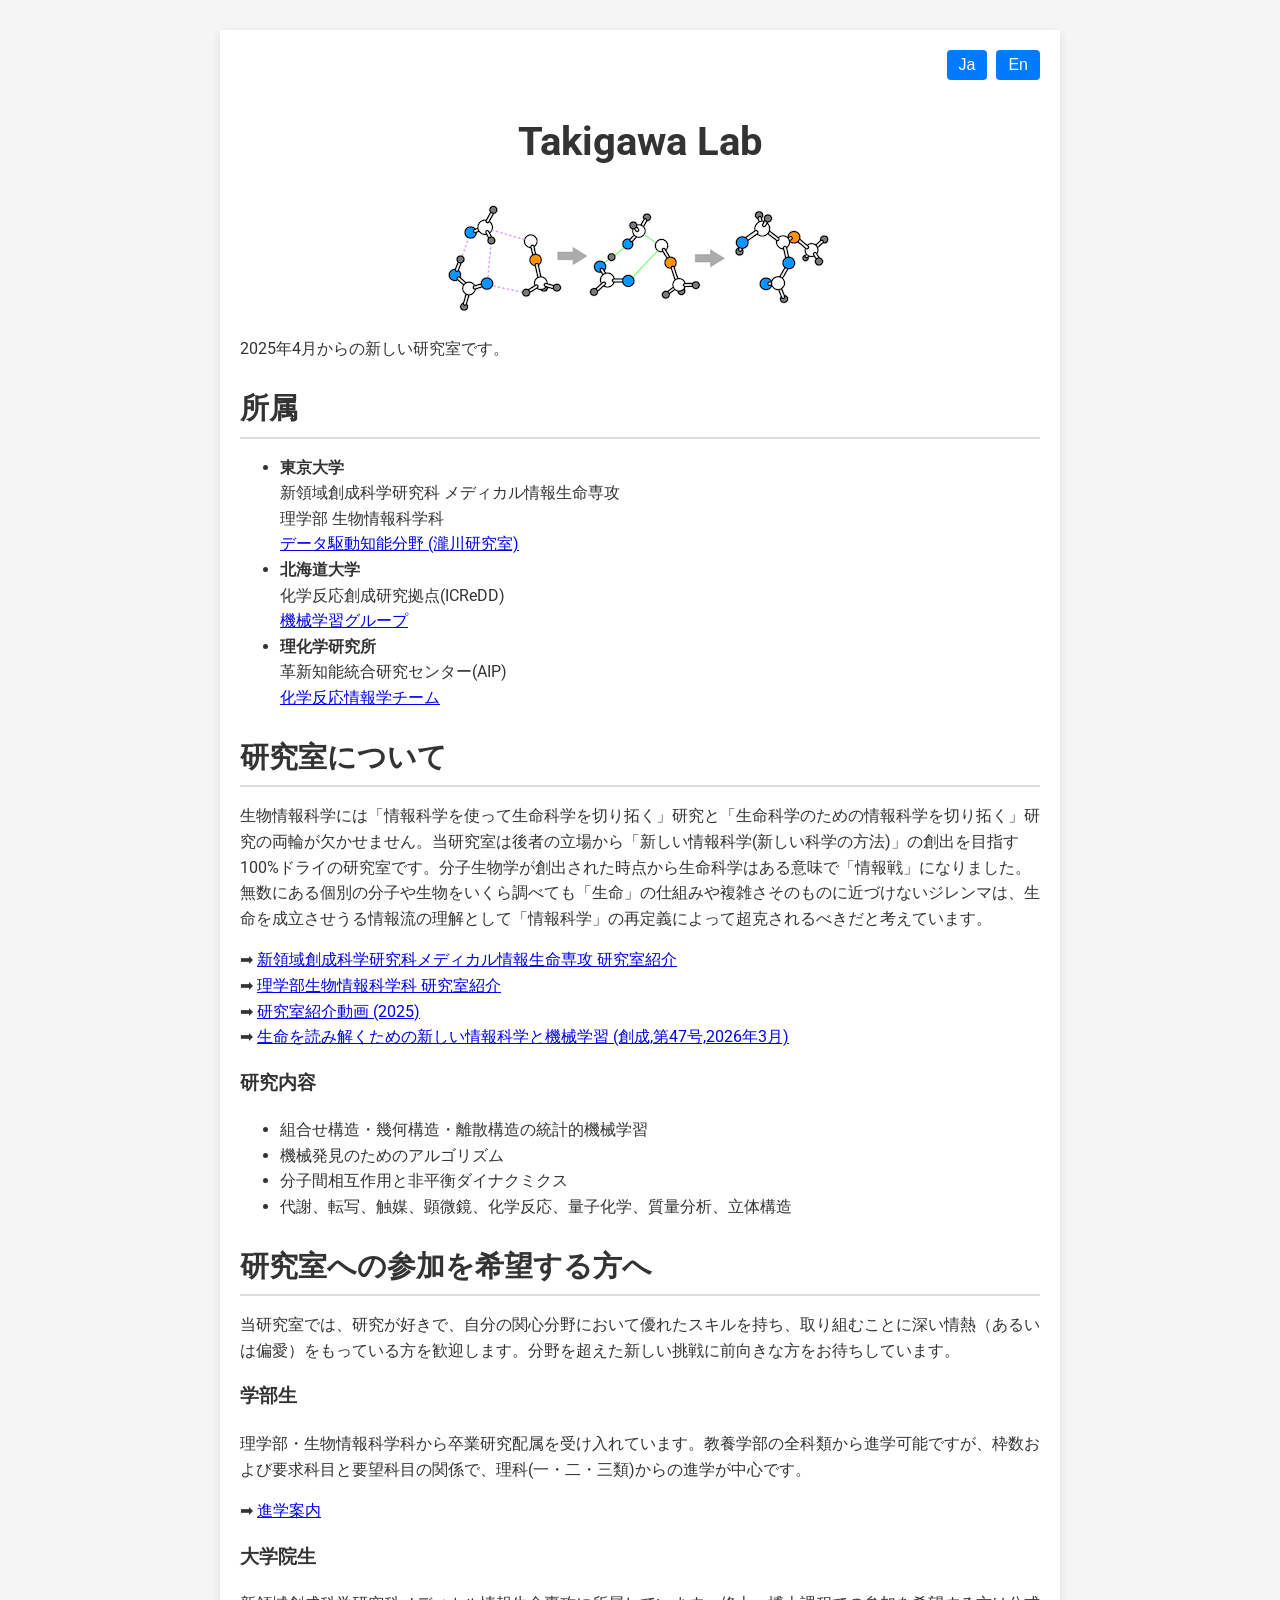
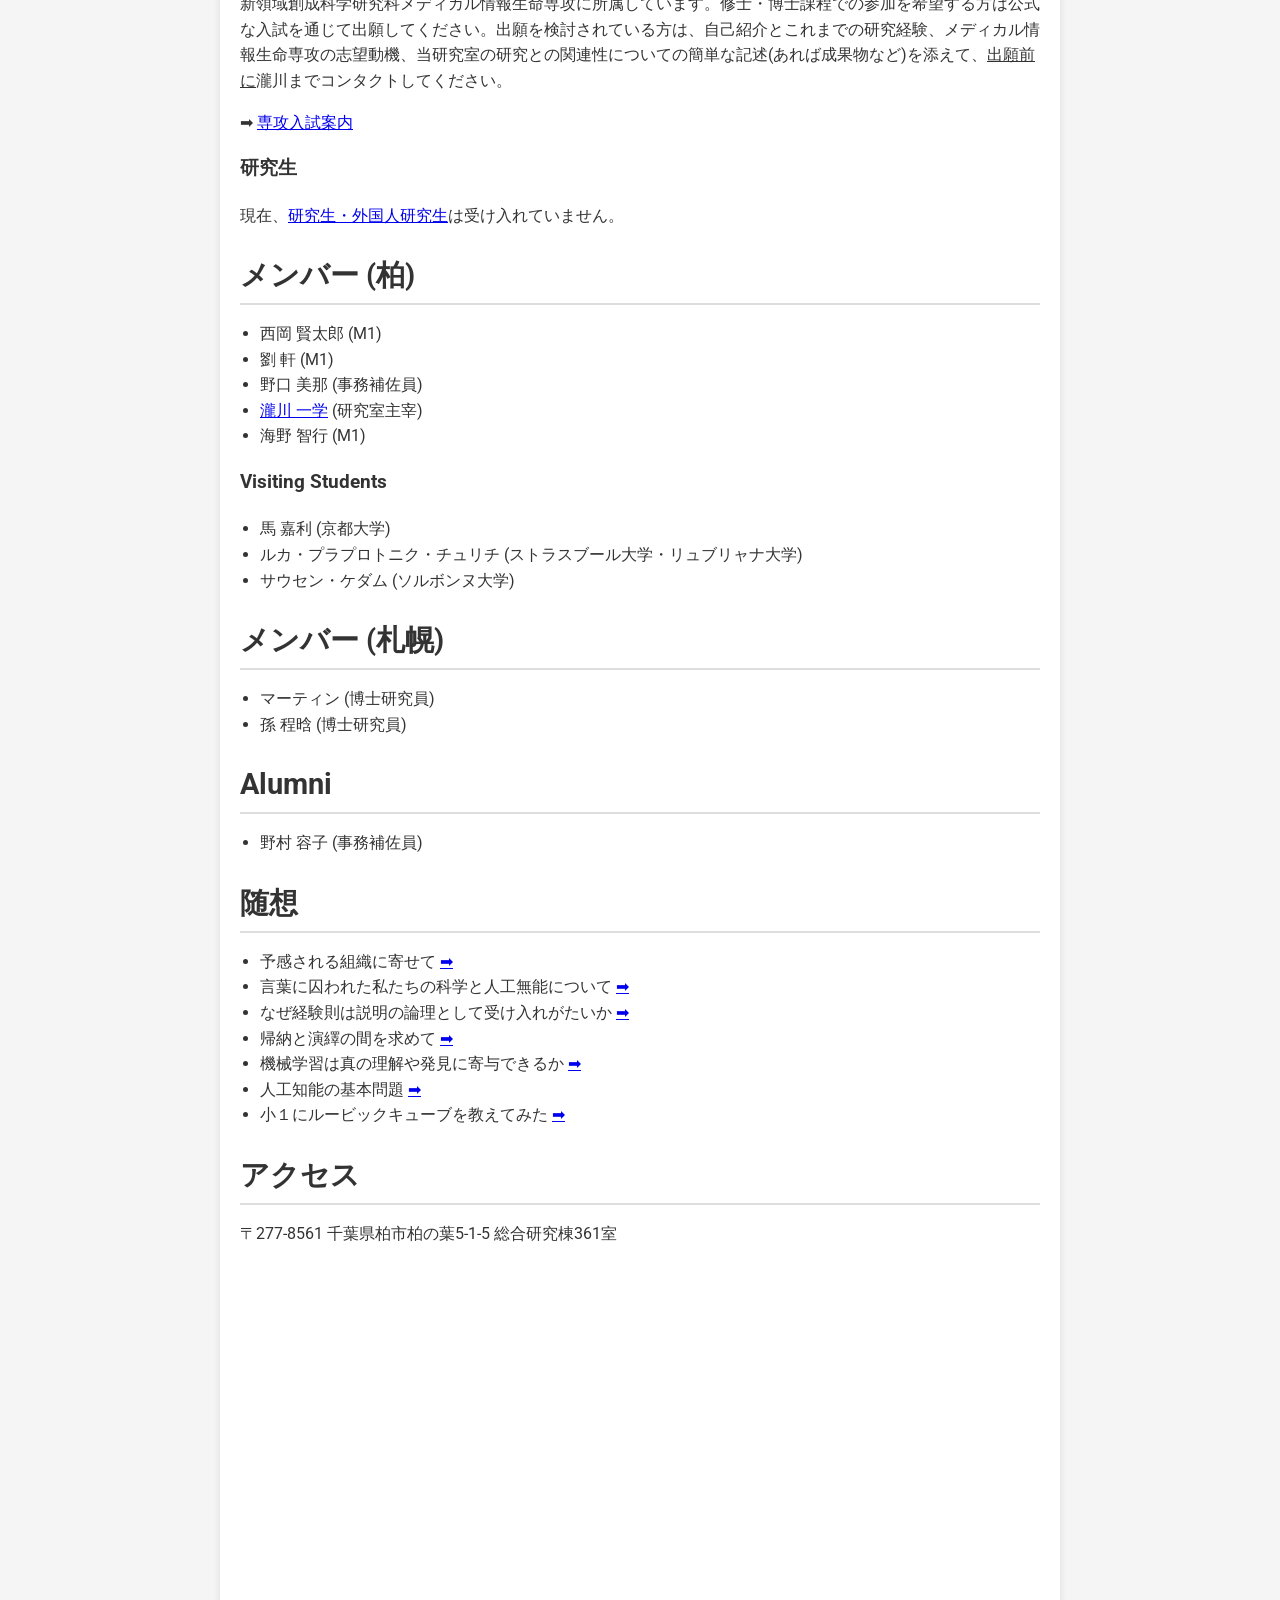
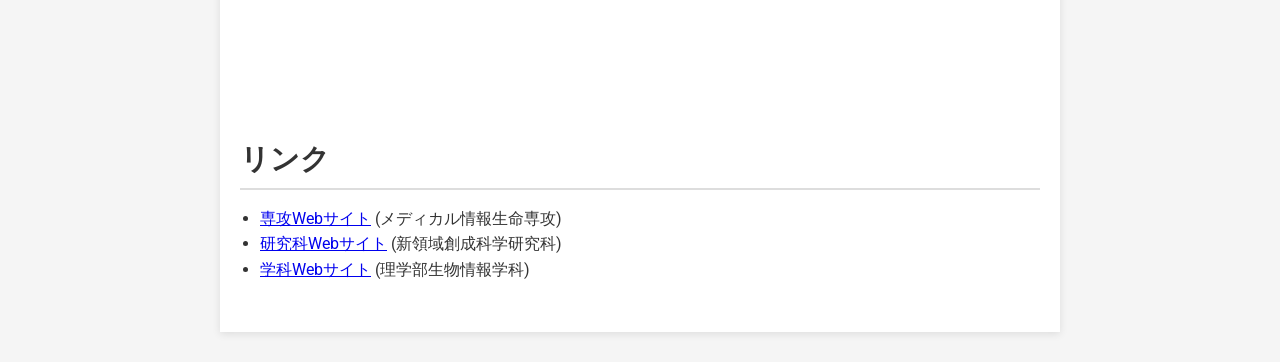
==== index.html @ 1a4bdcb1 "update" ====
<i!DOCTYPE html>
  <html lang="ja">
    <head>
      <!-- Google tag (gtag.js) -->
      <script async src="https://www.googletagmanager.com/gtag/js?id=G-8Q924CC10P"></script>
      <script>
        window.dataLayer = window.dataLayer || [];
        function gtag(){dataLayer.push(arguments);}
        gtag('js', new Date());
        gtag('config', 'G-8Q924CC10P');
      </script>
      <script>
        // Fisher–Yates シャッフル
        function shuffle(array) {
          for (let i = array.length - 1; i > 0; i--) {
            const j = Math.floor(Math.random() * (i + 1));
            [array[i], array[j]] = [array[j], array[i]];
          }
          return array;
        }

        // 指定セクション内の .random-list をシャッフル
        function shuffleListIn(section) {
          if (!section) return;
          const ul = section.querySelector('.random-list');
          if (!ul) return;
          const items = Array.from(ul.children);
          const shuffled = shuffle(items);
          ul.innerHTML = '';
          shuffled.forEach(li => ul.appendChild(li));
        }

        function setLanguage(lang) {
          const jaSection = document.querySelector('.ja');
          const enSection = document.querySelector('.en');

          if (lang === 'en') {
            if (jaSection) jaSection.style.display = 'none';
            if (enSection) enSection.style.display = 'block';
            history.replaceState(null, '', '?lang=en');
            // 英語表示のたびにシャッフル
            shuffleListIn(enSection);
          } else {
            if (jaSection) jaSection.style.display = 'block';
            if (enSection) enSection.style.display = 'none';
            history.replaceState(null, '', '?lang=ja');
            // 日本語表示のたびにシャッフル
            shuffleListIn(jaSection);
          }
        }

        function getLangFromUrl() {
          const params = new URLSearchParams(window.location.search);
          return params.get('lang') || 'ja';
        }

        // DOM 構築後に初期化＆ボタンへイベント登録
        document.addEventListener('DOMContentLoaded', () => {
          const lang = getLangFromUrl();
          setLanguage(lang);

          const btnJa = document.getElementById('btn-ja');
          const btnEn = document.getElementById('btn-en');
          if (btnJa) btnJa.addEventListener('click', () => setLanguage('ja'));
          if (btnEn) btnEn.addEventListener('click', () => setLanguage('en'));
        });
      </script>
      <meta charset="UTF-8">
      <meta name="viewport" content="width=device-width, initial-scale=1">
      <title>Takigawa Lab</title>
      <!-- Google Fonts: モダンな印象のフォント -->
      <link href="https://fonts.googleapis.com/css2?family=Noto+Sans+JP:wght@400;700&family=Roboto:wght@400;700&display=swap" rel="stylesheet">
      <style>
/* ベーススタイル */
body {
  font-family: 'Roboto', sans-serif;
  margin: 0;
  padding: 0;
  background: #f5f5f5;
  color: #333;
  line-height: 1.6;
}
    .container {
      max-width: 800px;
      margin: 30px auto;
      background: #fff;
      padding: 20px;
      box-shadow: 0 2px 8px rgba(0, 0, 0, 0.1);
    }
    header {
      text-align: center;
      margin-bottom: 20px;
    }
    header h1 {
      font-size: 2.5em;
      margin: 0;
      padding: 10px 0;
    }
    header img {
      max-width: 100%;
      height: auto;
      margin-top: 10px;
    }
    /* 言語切替ボタン */
    .language-toggle {
      text-align: right;
      margin-bottom: 20px;
    }
    .language-toggle button {
      padding: 6px 12px;
      font-size: 1em;
      margin-left: 5px;
      cursor: pointer;
      border: none;
      background: #007BFF;
      color: #fff;
      border-radius: 4px;
    }
    .language-toggle button:hover {
      background: #0056b3;
    }
    .content-section {
      margin-bottom: 30px;
    }
    .content-section h2 {
      font-size: 1.8em;
      border-bottom: 2px solid #ddd;
      padding-bottom: 5px;
      margin-bottom: 15px;
    }
    .topics ul {
      list-style: disc;
      padding-left: 20px;
    }
    .gmap_iframe {
      aspect-ratio: 16 / 9;
      max-width: 800px;
      width: 100%;
      height: auto;
    }
    /* 初期表示は日本語を表示 */
    .en {
      display: none;
    }
      </style>
    </head>
    <body>
      <div class="container">
        <!-- 言語切替 -->
        <div class="language-toggle">
          <button id="btn-ja">Ja</button>
          <button id="btn-en">En</button>
        </div>
        <!-- タイトルと画像 -->
        <header>
          <h1>Takigawa Lab</h1>
          <!-- ここに図（画像）を挿入します。画像のパスを適宜変更してください -->
          <img src="combinatorial.png" alt="Lab Image">
        </header>

        <!-- 日本語コンテンツ -->
        <section class="content-section ja">
          <p>2025年4月からの新しい研究室です。</p>
          <h2>所属</h2>
          <ul>
            <li><strong>東京大学</strong><br>
            新領域創成科学研究科 メディカル情報生命専攻<br >
            理学部 生物情報科学科<br >
            <a href="https://www.cbms.k.u-tokyo.ac.jp/labs/takigawa/">データ駆動知能分野 (瀧川研究室)</a>
            </li>
            <li><strong>北海道大学</strong><br>
              化学反応創成研究拠点(ICReDD)<br>
              <a href="https://www.icredd.hokudai.ac.jp/ja/takigawa-ichigaku">機械学習グループ</a></li>
            </li>
            <li><strong>理化学研究所</strong><br>
              革新知能統合研究センター(AIP)<br>
              <a href="https://www.riken.jp/research/labs/aip/goalorient_tech/chem-react-inf/index.html">化学反応情報学チーム</a></li>
          </ul>
          <h2>研究室について</h2>
          <p>
          生物情報科学には「情報科学を使って生命科学を切り拓く」研究と「生命科学のための情報科学を切り拓く」研究の両輪が欠かせません。当研究室は後者の立場から「新しい情報科学(新しい科学の方法)」の創出を目指す100%ドライの研究室です。分子生物学が創出された時点から生命科学はある意味で「情報戦」になりました。無数にある個別の分子や生物をいくら調べても「生命」の仕組みや複雑さそのものに近づけないジレンマは、生命を成立させうる情報流の理解として「情報科学」の再定義によって超克されるべきだと考えています。

          </p>
          <p>
          &#x27a1; <a href="https://www.cbms.k.u-tokyo.ac.jp/labs/takigawa/">新領域創成科学研究科メディカル情報生命専攻 研究室紹介</a><br >
          &#x27a1; <a href="https://www.bs.s.u-tokyo.ac.jp/labs/takigawa/">理学部生物情報科学科 研究室紹介</a><br >
          &#x27a1; <a href="https://youtu.be/1bvXWxJk5qc">研究室紹介動画 (2025)</a><br >
          &#x27a1; <a href="https://www.d-pam.com/u-tokyo/2515506/index.html?tm=1#target/page_no=11">生命を読み解くための新しい情報科学と機械学習 (創成,第47号,2026年3月)</a><br >
          </p>
          <h3>研究内容</h3>
          <ul>
            <li>組合せ構造・幾何構造・離散構造の統計的機械学習</li>
            <li>機械発見のためのアルゴリズム</li>
            <li>分子間相互作用と非平衡ダイナクミクス</li>
            <li>代謝、転写、触媒、顕微鏡、化学反応、量子化学、質量分析、立体構造</li>
          </ul>

          <h2>研究室への参加を希望する方へ</h2>
          <p>当研究室では、研究が好きで、自分の関心分野において優れたスキルを持ち、取り組むことに深い情熱（あるいは偏愛）をもっている方を歓迎します。分野を超えた新しい挑戦に前向きな方をお待ちしています。</p>
          <h3>学部生</h3>
          <p>
          理学部・生物情報科学科から卒業研究配属を受け入れています。教養学部の全科類から進学可能ですが、枠数および要求科目と要望科目の関係で、理科(一・二・三類)からの進学が中心です。<br />
          </p>
          <p>
          &#x27a1; <a href="https://www.bs.s.u-tokyo.ac.jp/bioinfo/info/">進学案内</a>
          </p>
          <h3>大学院生</h3>
          <p>
          新領域創成科学研究科メディカル情報生命専攻に所属しています。修士・博士課程での参加を希望する方は公式な入試を通じて出願してください。出願を検討されている方は、自己紹介とこれまでの研究経験、メディカル情報生命専攻の志望動機、当研究室の研究との関連性についての簡単な記述(あれば成果物など)を添えて、<u>出願前に</u>瀧川までコンタクトしてください。
          </p>
          <p>
          &#x27a1; <a href="https://www.cbms.k.u-tokyo.ac.jp/admission/">専攻入試案内</a>
          </p>
          <h3>研究生</h3>
          <p>現在、<a href="https://www.k.u-tokyo.ac.jp/exam/apr_sch/">研究生・外国人研究生</a>は受け入れていません。</p>
          <div class="topics">
            <h2>メンバー (柏)</h2>
            <ul class="random-list">
              <li><a href="https://itakigawa.github.io/index_ja.html" target="_blank">瀧川 一学</a> (研究室主宰)</li>
              <li>野口 美那 (事務補佐員)</li>
              <li>海野 智行 (M1)</li>
              <li>西岡 賢太郎 (M1)</li>
              <li>劉 軒 (M1)</li>
            </ul>
            <h3>Visiting Students</h3>
            <ul class="random-list">
              <li>馬 嘉利 (京都大学)</li>
              <li>ルカ・プラプロトニク・チュリチ (ストラスブール大学・リュブリャナ大学)</li>
              <li>サウセン・ケダム (ソルボンヌ大学)</li>
            </ul>
            <h2>メンバー (札幌)</h2>
            <ul class="random-list">
              <li>マーティン (博士研究員)</li>
              <li>孫 程晗 (博士研究員)</li>
            </ul>
            <h2>Alumni</h2>
            <ul>
              <li>野村 容子 (事務補佐員)</li>
            </ul>
          </div>
          <div class="topics">
            <h2>随想</h2>
            <ul>
              <li>予感される組織に寄せて <a href="http://hdl.handle.net/2433/286198">&#x27a1;</a></li>
              <li>言葉に囚われた私たちの科学と人工無能について <a href="
http://hdl.handle.net/2261/0002014300">&#x27a1;</a></li>
              <li>なぜ経験則は説明の論理として受け入れがたいか <a href="http://hdl.handle.net/2433/286548">&#x27a1;</a></li>
              <li>帰納と演繹の間を求めて <a href="https://youtu.be/T-grdDu3FIo">&#x27a1;</a></li>
              <li>機械学習は真の理解や発見に寄与できるか <a href="http://hdl.handle.net/2433/285504">&#x27a1;</a></li>
              <li>人工知能の基本問題 <a href="http://id.nii.ac.jp/1004/00010296/">&#x27a1;</a></li>
              <li>小１にルービックキューブを教えてみた <a href="https://speakerdeck.com/itakigawa/xiao-1nirubitukukiyubuwojiao-etemita-qun-lun-supotunojiao-yu-topatanren-zhi">&#x27a1;</a></li>
            </ul>
          </div>
          <div class="contact">
            <h2>アクセス</h2>
            <p>〒277-8561 千葉県柏市柏の葉5-1-5 総合研究棟361室</p>
            <!-- 地図の埋め込み -->
            <iframe src="https://www.google.com/maps/embed?pb=!1m14!1m8!1m3!1d1615.9071869631907!2d139.9388217!3d35.9025617!3m2!1i1024!2i768!4f13.1!3m3!1m2!1s0x60189eaa6294af61%3A0xccd46cb82f5e5734!2z44CSMjc3LTg1Njgg5Y2D6JGJ55yM5p-P5biC5p-P44Gu6JGJ77yV5LiB55uu77yR4oiS77yVIOe3j-WQiOeglOeptuajnw!5e0!3m2!1sja!2sjp!4v1743409958371!5m2!1sja!2sjp" width="600" height="450" style="border:0;" allowfullscreen="" loading="lazy" referrerpolicy="no-referrer-when-downgrade" class="gmap_iframe"></iframe>
          </div>
          <div class="topics">
            <h2>リンク</h2>
            <ul>
              <li><a href="https://www.cbms.k.u-tokyo.ac.jp/" target="_blank">専攻Webサイト</a> (メディカル情報生命専攻)</li>
              <li><a href="https://www.k.u-tokyo.ac.jp/" target="_blank">研究科Webサイト</a> (新領域創成科学研究科)</li>
              <li><a href="https://www.k.u-tokyo.ac.jp/" target="_blank">学科Webサイト</a> (理学部生物情報学科)</li>
            </ul>
          </div>
        </section>

        <!-- English Content -->
        <section class="content-section en">
          <p>A new lab starting in April 2025.</p>
          <h2>Affiliation</h2>
          <ul>
            <li><strong>The University of Tokyo</strong><br>
              Department of Computational Biology and Medical Sciences, Graduate School of Frontier Sciences<br>
              <a href="https://www.cbms.k.u-tokyo.ac.jp/en/labs/takigawa/">Data-Driven Intelligence Lab (Takigawa Lab)</a>
            </li>
            <li><strong>Hokkaido University</strong><br>
            Institute for Chemical Reaction Design and Discovery (ICReDD)</li>
             <a href="https://www.icredd.hokudai.ac.jp/takigawa-ichigaku">Machine Learning Group</a></li>
            <li><strong>RIKEN</strong><br>
            Center for Advanced Intelligence Project (AIP)<br>
            <a href="https://www.riken.jp/en/research/labs/aip/goalorient_tech/chem-react-inf/index.html">Chemical Reaction Informatics Team</a></li>
          </ul>
          <h2>About the Lab</h2>
          <p>In the transdisciplinary domain where life science and information science intersect, two complementary approaches are essential: one that uses information science to advance life science, and another that advances information science for the sake of life science. Our laboratory is firmly rooted in the latter. We are a 100% dry lab dedicated to developing a new kind of information science—as a new way of doing science. Since the advent of molecular biology, life science has—in many ways—become a race to master information. No matter how extensively we study individual molecules or organisms, we face a dilemma: we cannot fully grasp the mechanisms or inherent complexity of life itself. We believe that this dilemma must be overcome by redefining information science as the science of understanding the flow of information that enables life to exist.
          </p>
          <p>&#x27a1; <a href="https://www.cbms.k.u-tokyo.ac.jp/en/labs/takigawa/">Lab Introduction at CBMS</a></p>
          <h3>Research Topics</h3>
          <ul>
            <li>Statistical machine learning for combinatorial/geometric/discrete structures</li>
            <li>Algorithms for machine discovery</li>
            <li>Intermolecular interactions and non-equilibrium dynamics</li>
            <li>Metabolism, transcription, catalysis, microscopy, chemical reactions, quantum chemistry, mass spectrometry, and molecular structures</li>
          </ul>
          <div class="topics">
            <h2>Join Us</h2>
            <h3>Degree-seeking students (Regular students)</h3>
            <p>Our lab is part of the Department of Computational Biology and Medical Sciences in the Graduate School of Frontier Sciences at the University of Tokyo. If you're interested in pursuing a Master’s or Ph.D., please apply through the official graduate admissions process.</p>
            <p>
            &#x27a1; <a href="https://www.cbms.k.u-tokyo.ac.jp/en/admission/">Department admissions information</a>
            </p>
            <p>Before applying, we encourage you to email the PI, Ichigaku Takigawa, with the following:</p>
            <ol>
              <li>A brief self-introduction and research background</li>
              <li>Your CV/resume</li>
              <li>A short statement describing your research interests and how they align with our lab's focus</li>
            </ol>
            <p>We welcome anyone who loves research, has strong skills in their area of interest, and is deeply passionate—perhaps even a little obsessed—about what they do. We're especially excited to work with those who are open to new challenges that cross disciplinary boundaries.</p>
            <h3>Non Degree-seeking Students (Visiting Students)</h3>
            <p>
           Our lab offers opportunities to conduct research visits (exchange program or internship) while remaining affiliated with your home university, as part of programs with UTokyo and RIKEN. If you are interested, please check the details and application procedures for each program. 
            </p>
            <ul>
              <li><a href="https://www.k.u-tokyo.ac.jp/en/education/exchange/incoming/procedure/index.html">Special Research Student</a> at UTokyo</li>
              <li><a href="https://aip.riken.jp/aip-osc2-0/">Overseas Student Collaboration (OSC) Trainee</a> at RIKEN AIP</li>
            </ul>
          </div>
          <div class="topics">
            <h2>People (Kashiwa)</h2>
            <ul class="random-list">
              <li><a href="https://itakigawa.github.io/" target="_blank">Ichigaku Takigawa</a> (Lab head)</li>
              <li>Mina Noguchi (Lab Admin Assistant)</li>
              <li>Kentaro Nishioka (M1)</li>
              <li>Tomoyuki Unno (M1)</li>
              <li>Xuan Liu (M1)</li>
            </ul>
            <h3>Visiting Students</h3>
            <ul class="random-list">
              <li>Jiali Ma (Kyoto University)</li>
              <li>Luka Praprotnik Čurič (The University of Strasbourg &amp; The University of Ljubljana)</li>
              <li>Sawsen Keddam (Sorbonne University)</li>

            </ul>
            <h2>People (Sapporo)</h2>
            <ul>
              <li>Martin (Postdoctoral Fellows)</li>
              <li>Chenghan Sun (Postdoctoral Fellows)</li>
            </ul>
            <h2>Alumni</h2>
            <ul>
              <li>Yoko Nomura (Lab Admin Assistant)</li>
            </ul>
          </div>
          <div class="topics">
            <h2>Random Thoughts</h2>
            <ul>
              <li>A Quick Peek at Vim <a href="https://youtu.be/XS73IJ37lgM">&#x27a1;</a></li>
              <li>Coding Graph Neural Networks <a href="https://youtu.be/nez755i1oFE">&#x27a1;</a></li>
              <li>Applied Machine Learning for Chemistry <a href="https://youtu.be/xPgDmYAteOk">&#x27a1;</a></li>
              <li>A Modern Introduction to Decision Tree Ensembles <a href="https://youtu.be/pWr6Ji8uC_0">&#x27a1;</a></li>

              <li>Exploring Practices in Machine Learning and Machine Discovery <a href="https://youtu.be/P4QogT8bdqY">&#x27a1;</a></li>
            </ul>
          </div>
          <div class="contact">
            <h2>Location</h2>
            <p>361 Kashiwa Research Complex, 5-1-5 Kashiwanoha, Kashiwa-shi, Chiba 277-8561, Japan.</p>
            <!-- Embedded map -->
            <iframe src="https://www.google.com/maps/embed?pb=!1m18!1m12!1m3!1d1019.605494691153!2d139.938821661536!3d35.902561650977184!2m3!1f0!2f0!3f0!3m2!1i1024!2i768!4f13.1!3m3!1m2!1s0x60189eaa6294af61%3A0xccd46cb82f5e5734!2sKashiwa%20Research%20Complex%2C%205-ch%C5%8Dme-1-5%20Kashiwanoha%2C%20Kashiwa%2C%20Chiba%20277-8568!5e0!3m2!1sen!2sjp!4v1743409764960!5m2!1sen!2sjp" width="600" height="450" style="border:0;" allowfullscreen="" loading="lazy" referrerpolicy="no-referrer-when-downgrade" class="gmap_iframe"></iframe>
          </div>
          <div class="topics">
            <h2>Link</h2>
            <ul>
              <li><a href="https://www.cbms.k.u-tokyo.ac.jp/" target="_blank">Website</a> (Department of Computational Biology and Medical Sciences)</li>
              <li><a href="https://www.k.u-tokyo.ac.jp/" target="_blank">Website</a> (Graduate School of Frontier Sciences)</li>
              <li><a href="https://www.bs.s.u-tokyo.ac.jp/bioinfo/" target="_blank">Website</a> (Department of bioinformatics and Systems Biology)</li>
            </ul>
          </div>
        </section>
      </div>
    </body>
  </html>
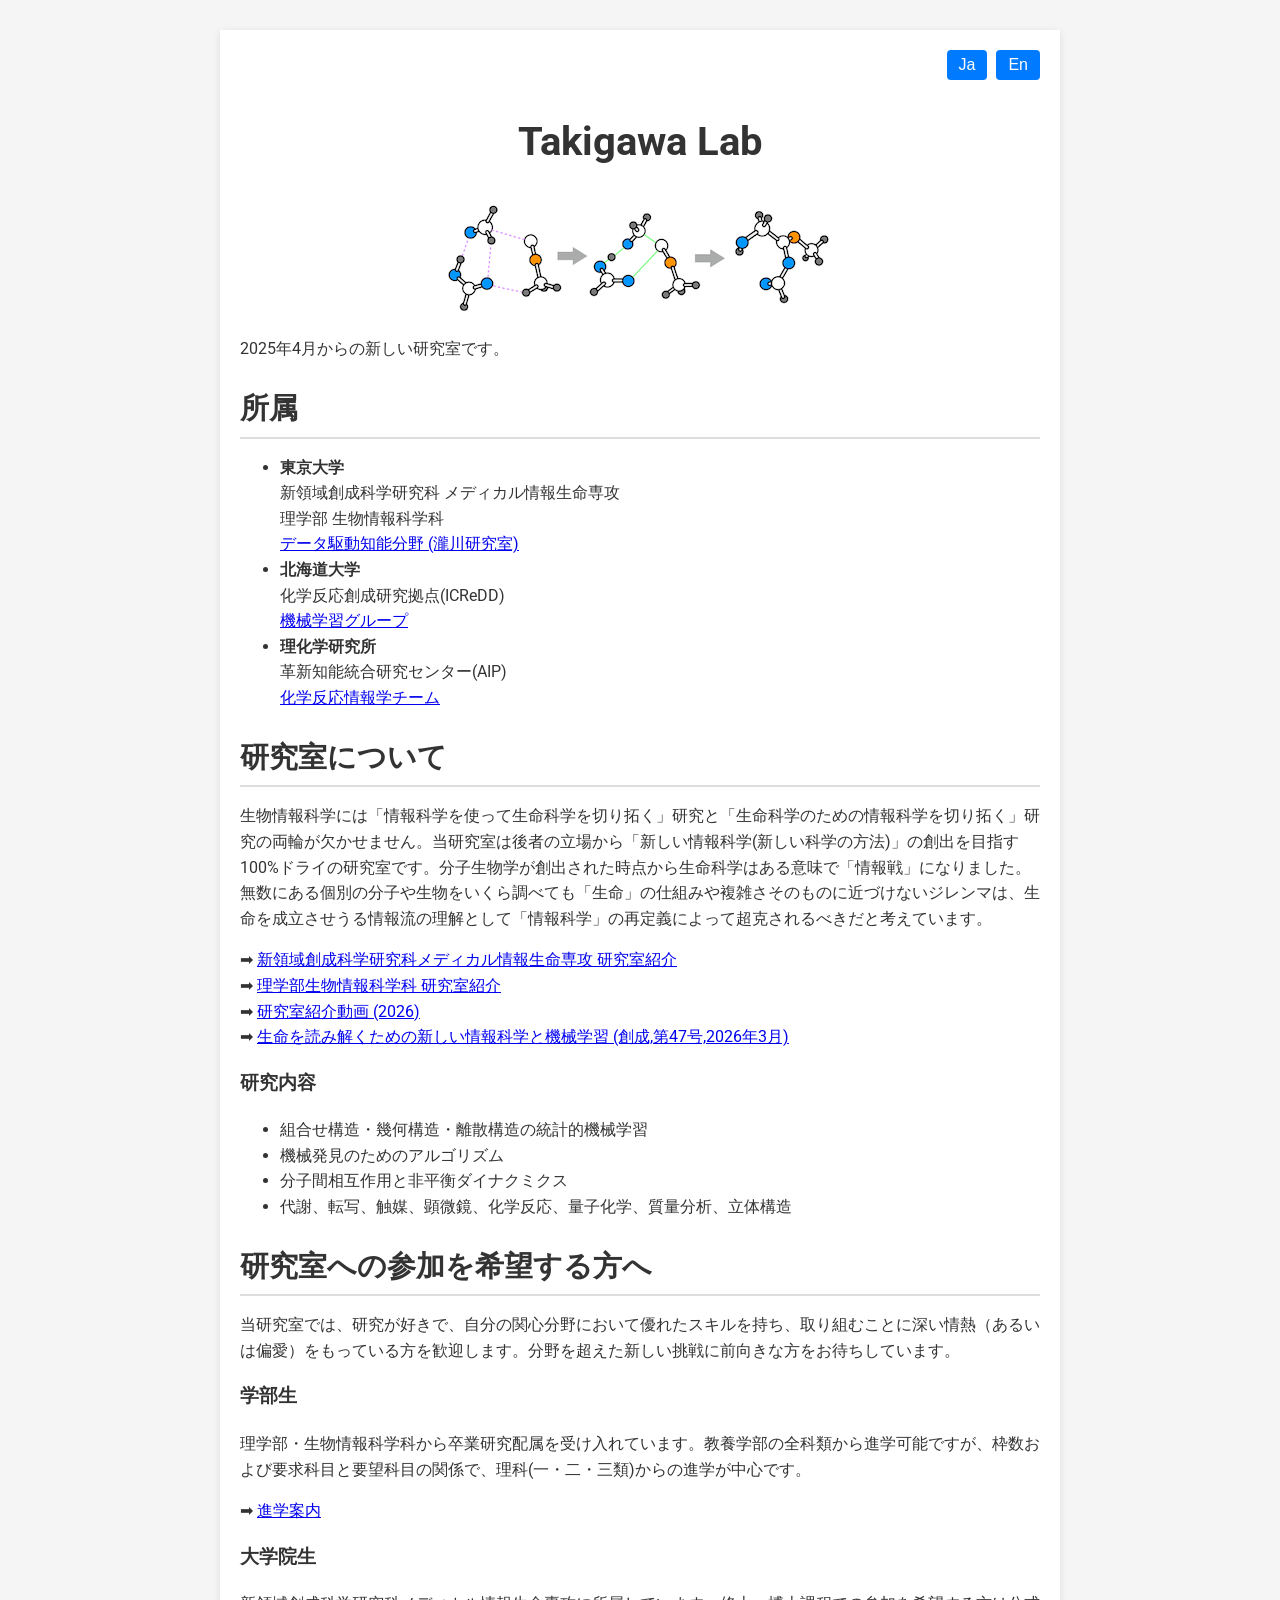
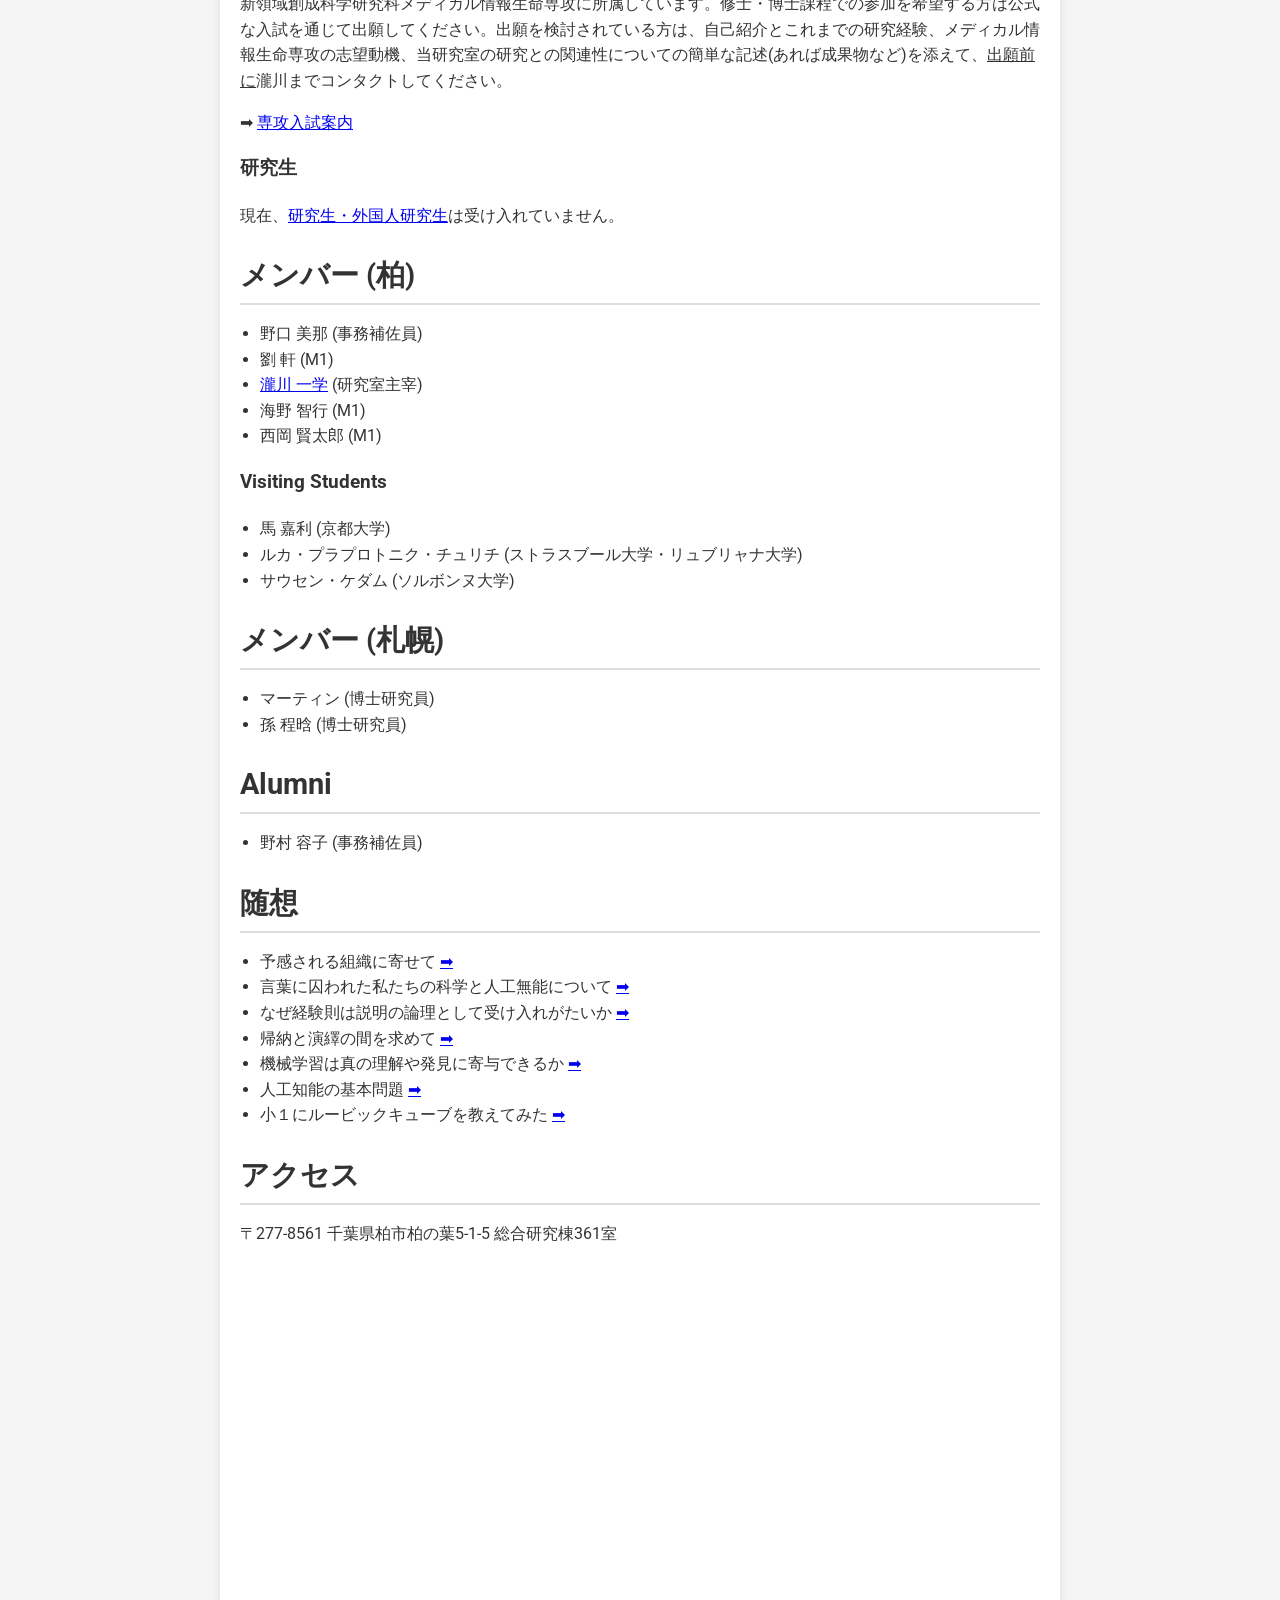
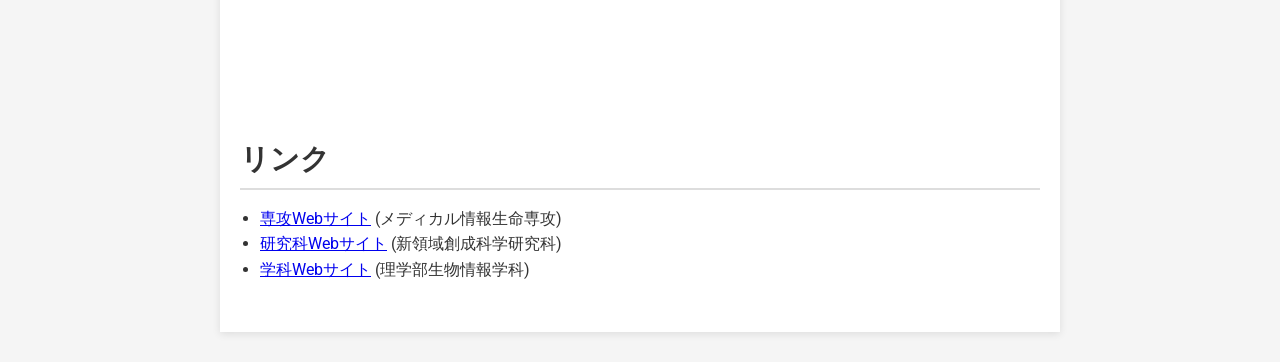
==== commit 7a5cc970: "update" ====
--- a/index.html
+++ b/index.html
@@ -184,7 +184,7 @@
           <p>
           &#x27a1; <a href="https://www.cbms.k.u-tokyo.ac.jp/labs/takigawa/">新領域創成科学研究科メディカル情報生命専攻 研究室紹介</a><br >
           &#x27a1; <a href="https://www.bs.s.u-tokyo.ac.jp/labs/takigawa/">理学部生物情報科学科 研究室紹介</a><br >
-          &#x27a1; <a href="https://youtu.be/1bvXWxJk5qc">研究室紹介動画 (2025)</a><br >
+          &#x27a1; <a href="https://youtu.be/MuOeLiQYv_M">研究室紹介動画 (2026)</a><br >
           &#x27a1; <a href="https://www.d-pam.com/u-tokyo/2515506/index.html?tm=1#target/page_no=11">生命を読み解くための新しい情報科学と機械学習 (創成,第47号,2026年3月)</a><br >
           </p>
           <h3>研究内容</h3>
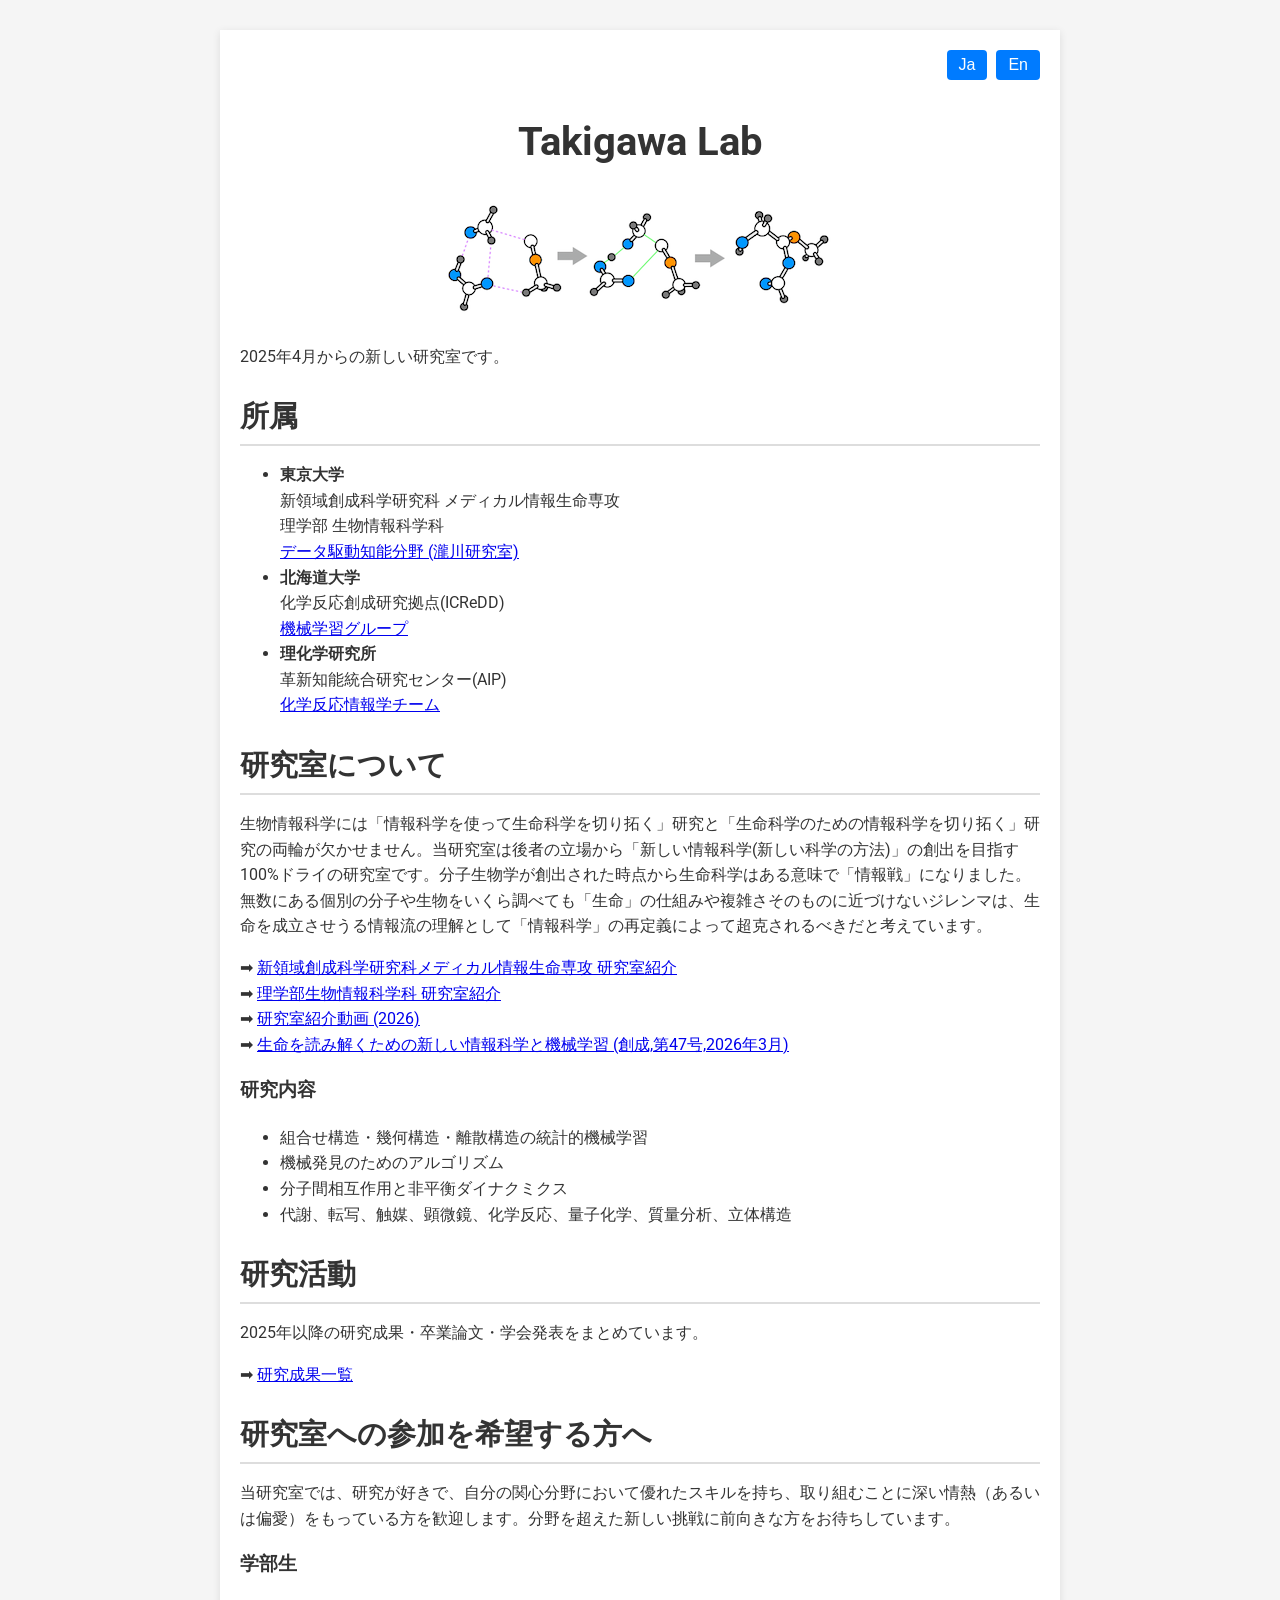
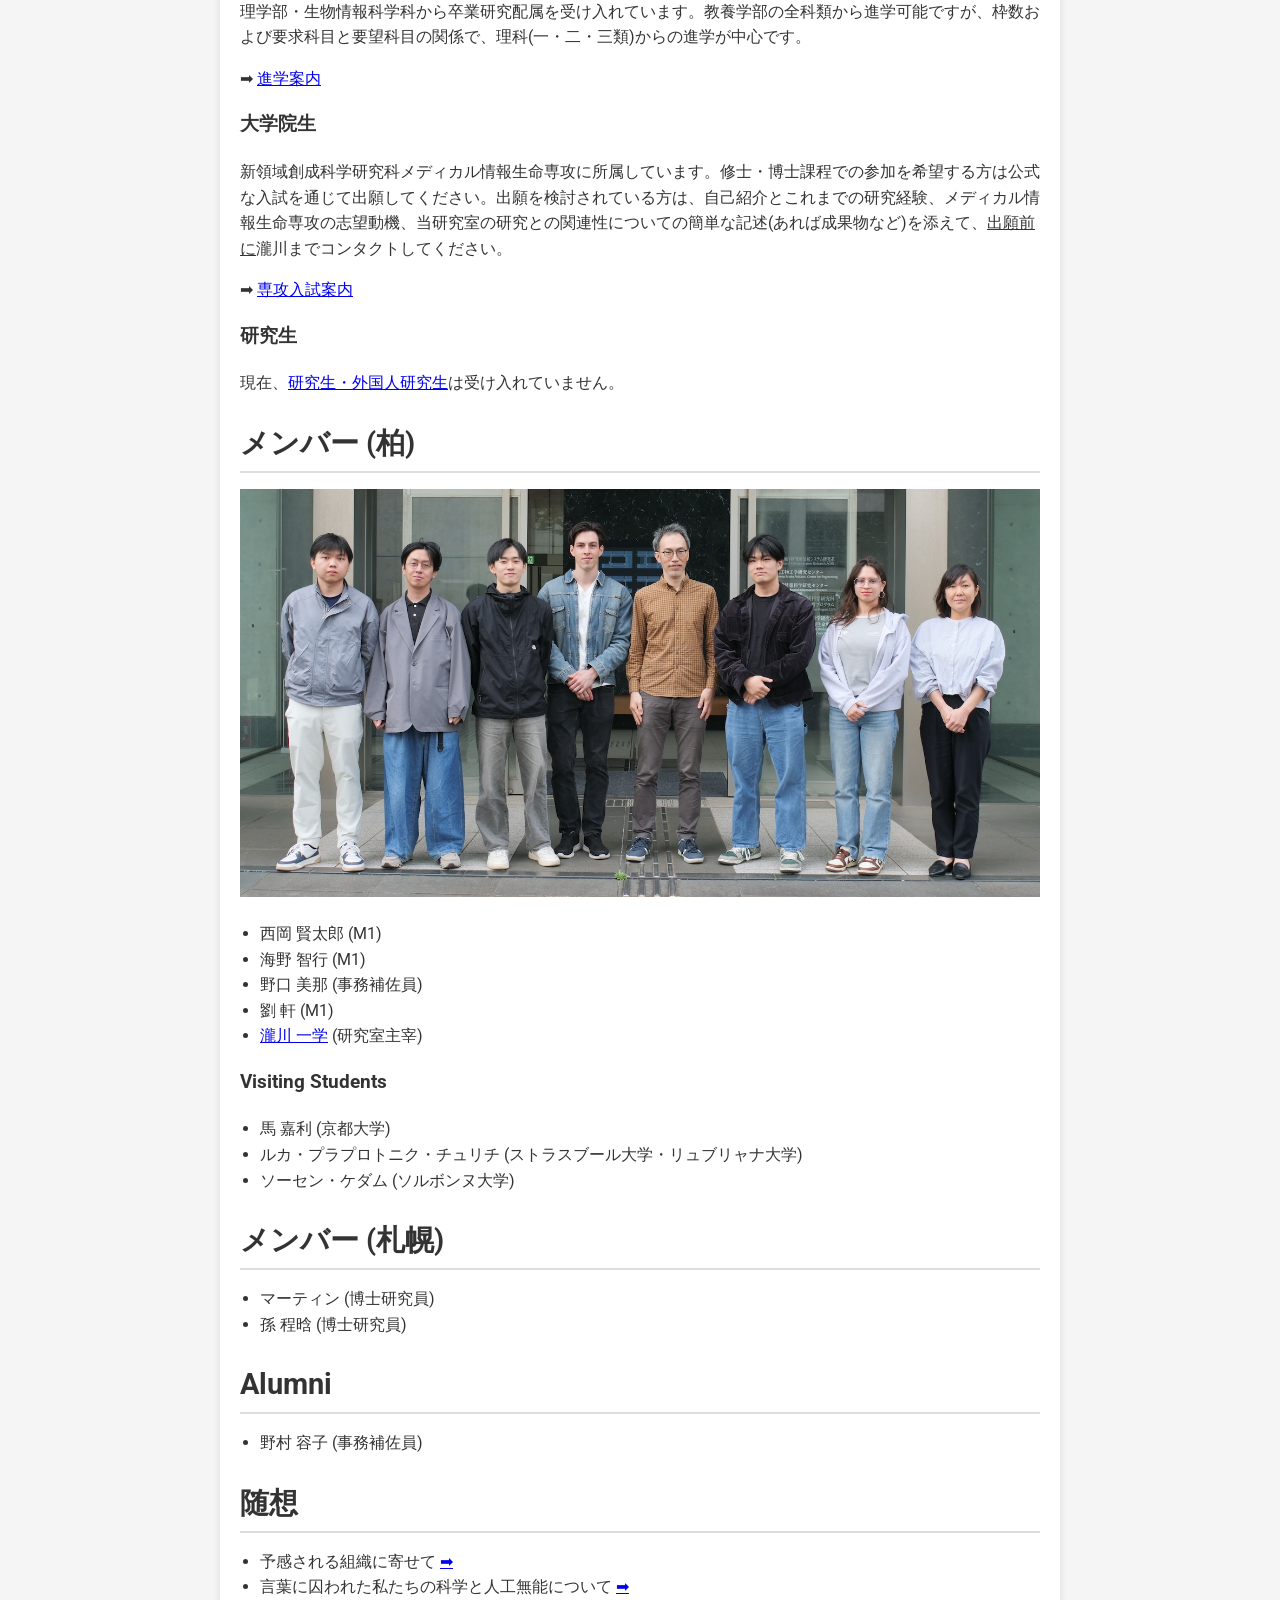
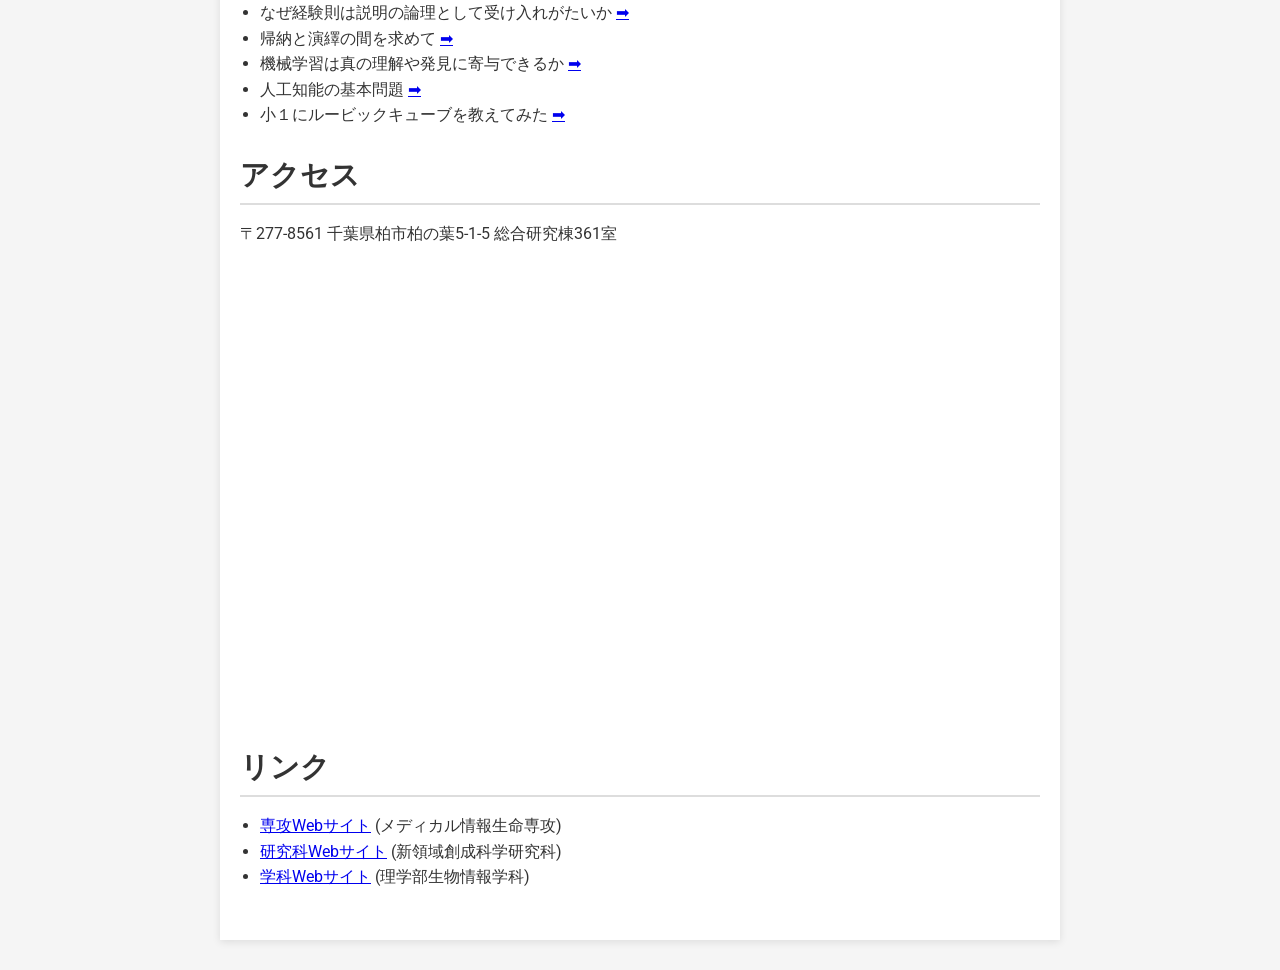
==== commit 10f7a5e9: "update" ====
--- a/index.html
+++ b/index.html
@@ -1,4 +1,4 @@
-<i!DOCTYPE html>
+<!DOCTYPE html>
   <html lang="ja">
     <head>
       <!-- Google tag (gtag.js) -->
@@ -138,6 +138,10 @@
       width: 100%;
       height: auto;
     }
+    img.responsive {
+      max-width: 100%;
+      height: auto;
+    }
     /* 初期表示は日本語を表示 */
     .en {
       display: none;
@@ -195,6 +199,12 @@
             <li>代謝、転写、触媒、顕微鏡、化学反応、量子化学、質量分析、立体構造</li>
           </ul>
 
+          <h2>研究活動</h2>
+          <p>2025年以降の研究成果・卒業論文・学会発表をまとめています。</p>
+          <p>
+          &#x27a1; <a href="research.html">研究成果一覧</a>
+          </p>
+
           <h2>研究室への参加を希望する方へ</h2>
           <p>当研究室では、研究が好きで、自分の関心分野において優れたスキルを持ち、取り組むことに深い情熱（あるいは偏愛）をもっている方を歓迎します。分野を超えた新しい挑戦に前向きな方をお待ちしています。</p>
           <h3>学部生</h3>
@@ -215,6 +225,7 @@
           <p>現在、<a href="https://www.k.u-tokyo.ac.jp/exam/apr_sch/">研究生・外国人研究生</a>は受け入れていません。</p>
           <div class="topics">
             <h2>メンバー (柏)</h2>
+            <p><img src="labphoto_2026.JPG" class="responsive" /></p>
             <ul class="random-list">
               <li><a href="https://itakigawa.github.io/index_ja.html" target="_blank">瀧川 一学</a> (研究室主宰)</li>
               <li>野口 美那 (事務補佐員)</li>
@@ -226,7 +237,7 @@
             <ul class="random-list">
               <li>馬 嘉利 (京都大学)</li>
               <li>ルカ・プラプロトニク・チュリチ (ストラスブール大学・リュブリャナ大学)</li>
-              <li>サウセン・ケダム (ソルボンヌ大学)</li>
+              <li>ソーセン・ケダム (ソルボンヌ大学)</li>
             </ul>
             <h2>メンバー (札幌)</h2>
             <ul class="random-list">
@@ -294,6 +305,9 @@
             <li>Intermolecular interactions and non-equilibrium dynamics</li>
             <li>Metabolism, transcription, catalysis, microscopy, chemical reactions, quantum chemistry, mass spectrometry, and molecular structures</li>
           </ul>
+          <h2>Research</h2>
+          <p>A separate page lists research outputs from 2025 onward, including publications, theses, and talks.</p>
+          <p>&#x27a1; <a href="research.html">Research Outputs</a></p>
           <div class="topics">
             <h2>Join Us</h2>
             <h3>Degree-seeking students (Regular students)</h3>
@@ -319,6 +333,7 @@
           </div>
           <div class="topics">
             <h2>People (Kashiwa)</h2>
+            <p><img src="labphoto_2026.JPG" class="responsive" /></p>
             <ul class="random-list">
               <li><a href="https://itakigawa.github.io/" target="_blank">Ichigaku Takigawa</a> (Lab head)</li>
               <li>Mina Noguchi (Lab Admin Assistant)</li>
@@ -372,4 +387,3 @@
       </div>
     </body>
   </html>
-
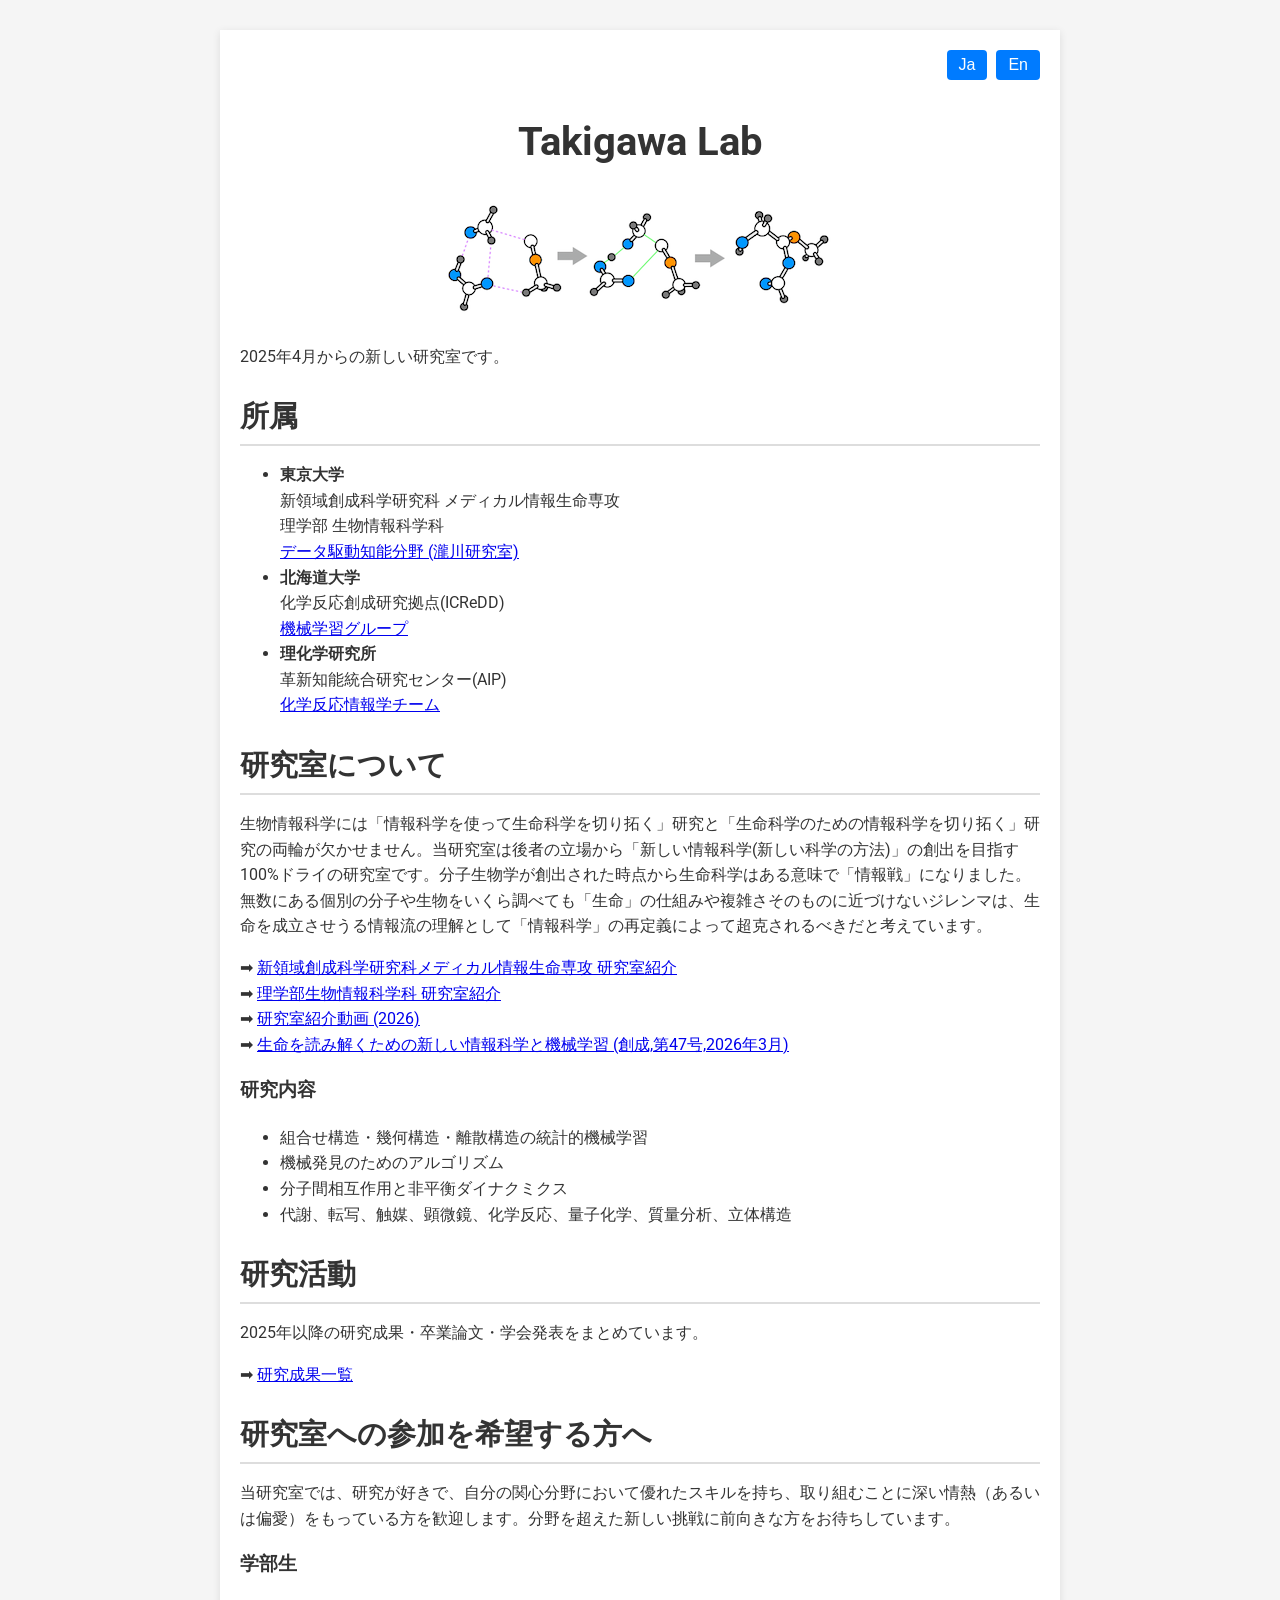
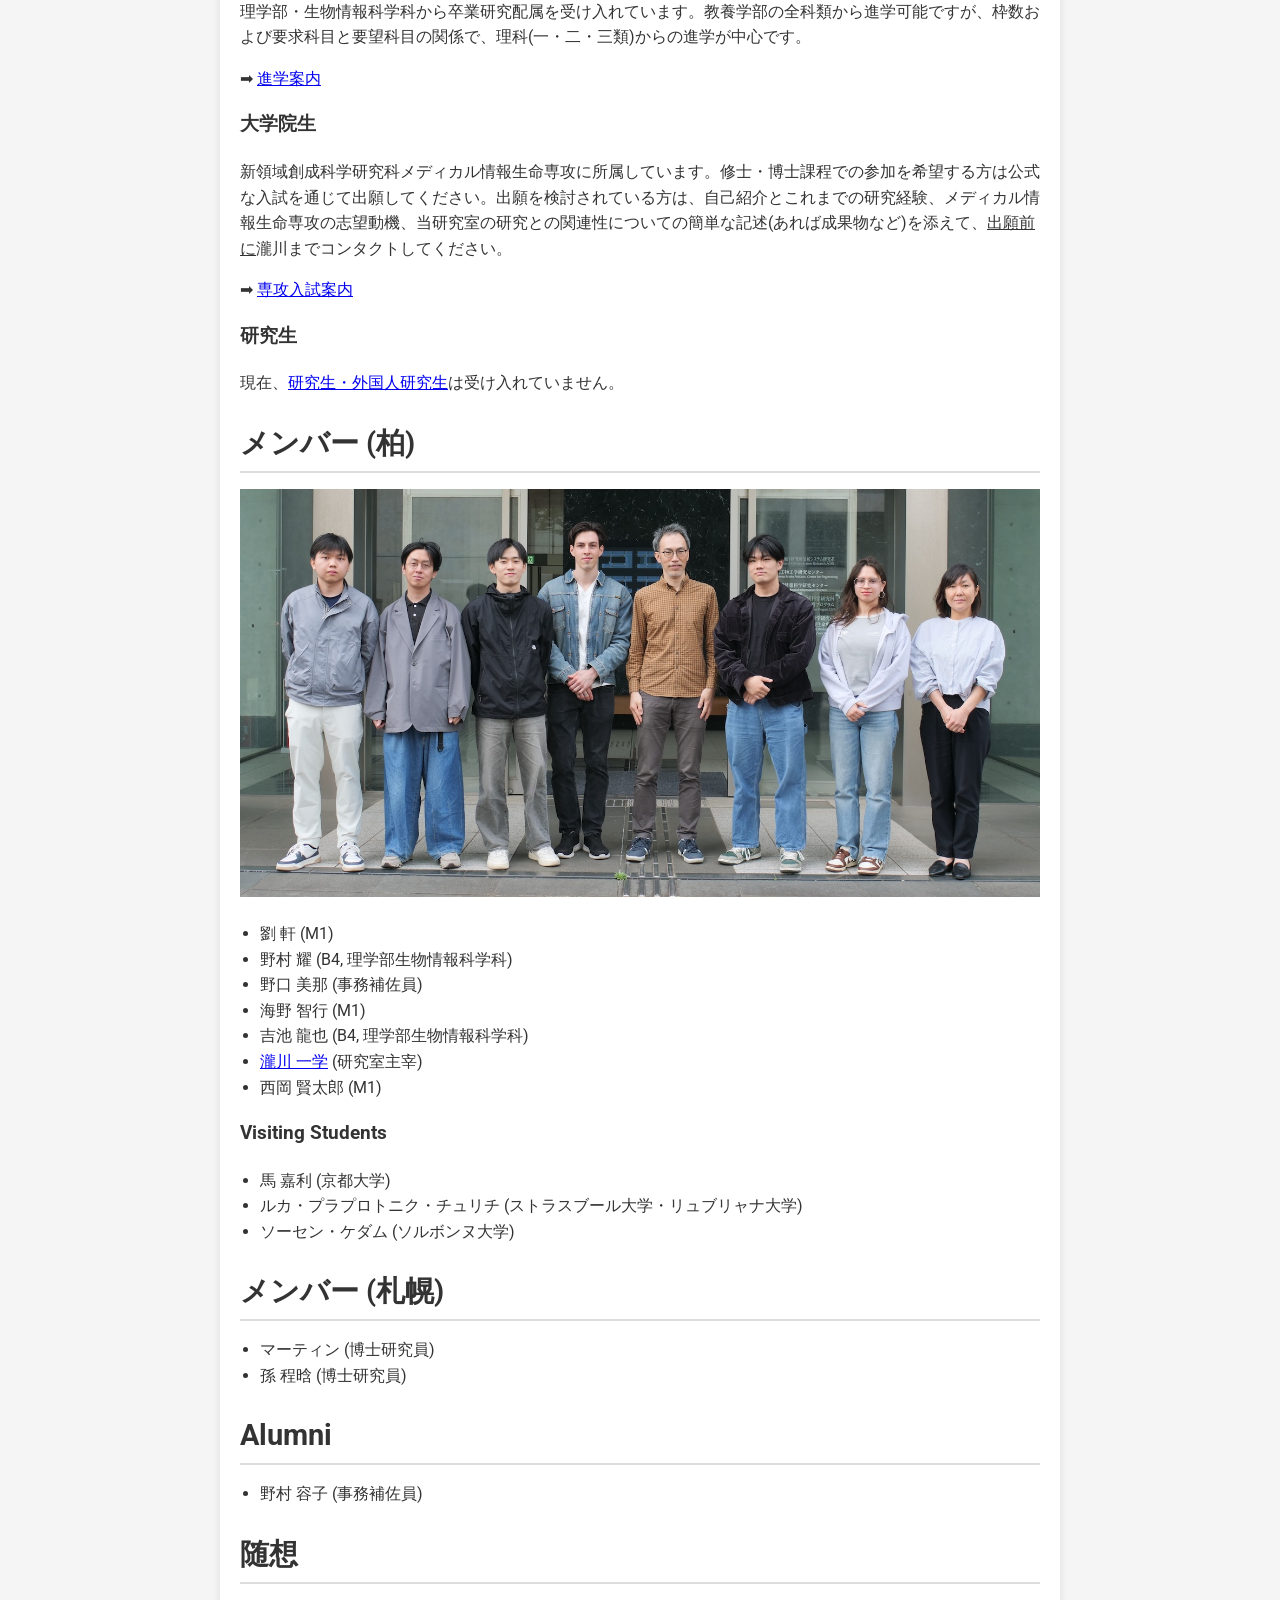
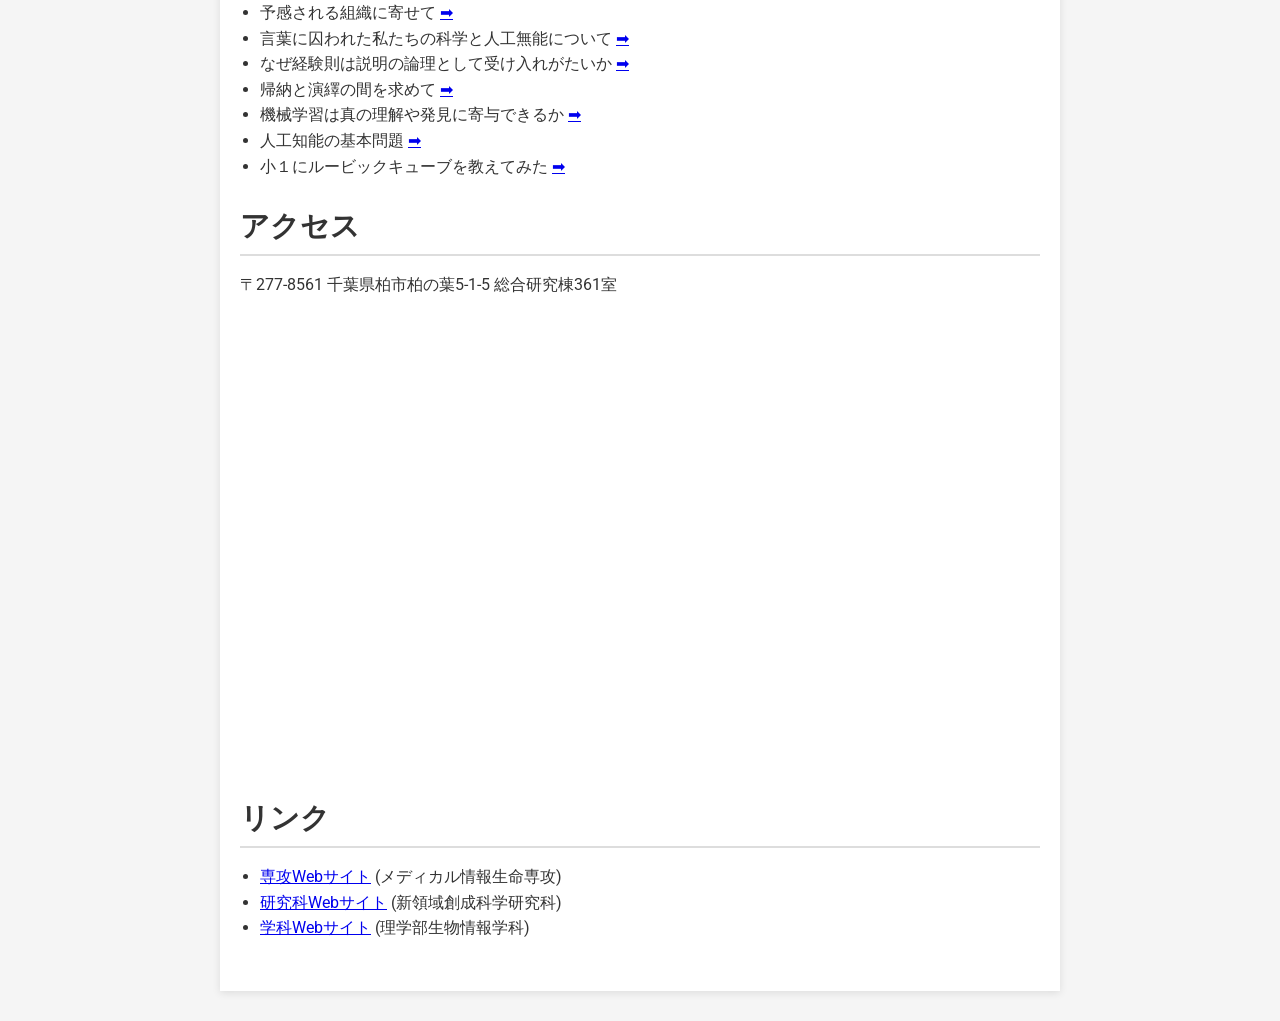
==== commit a8d2ec0f: "update" ====
--- a/index.html
+++ b/index.html
@@ -232,6 +232,8 @@
               <li>海野 智行 (M1)</li>
               <li>西岡 賢太郎 (M1)</li>
               <li>劉 軒 (M1)</li>
+              <li>野村 耀 (B4, 理学部生物情報科学科)</li>
+              <li>吉池 龍也 (B4, 理学部生物情報科学科)</li>
             </ul>
             <h3>Visiting Students</h3>
             <ul class="random-list">
@@ -340,6 +342,8 @@
               <li>Kentaro Nishioka (M1)</li>
               <li>Tomoyuki Unno (M1)</li>
               <li>Xuan Liu (M1)</li>
+              <li>Yoh Nomura (B4)</li>
+              <li>Ryuya Yoshiike (B4)</li>
             </ul>
             <h3>Visiting Students</h3>
             <ul class="random-list">
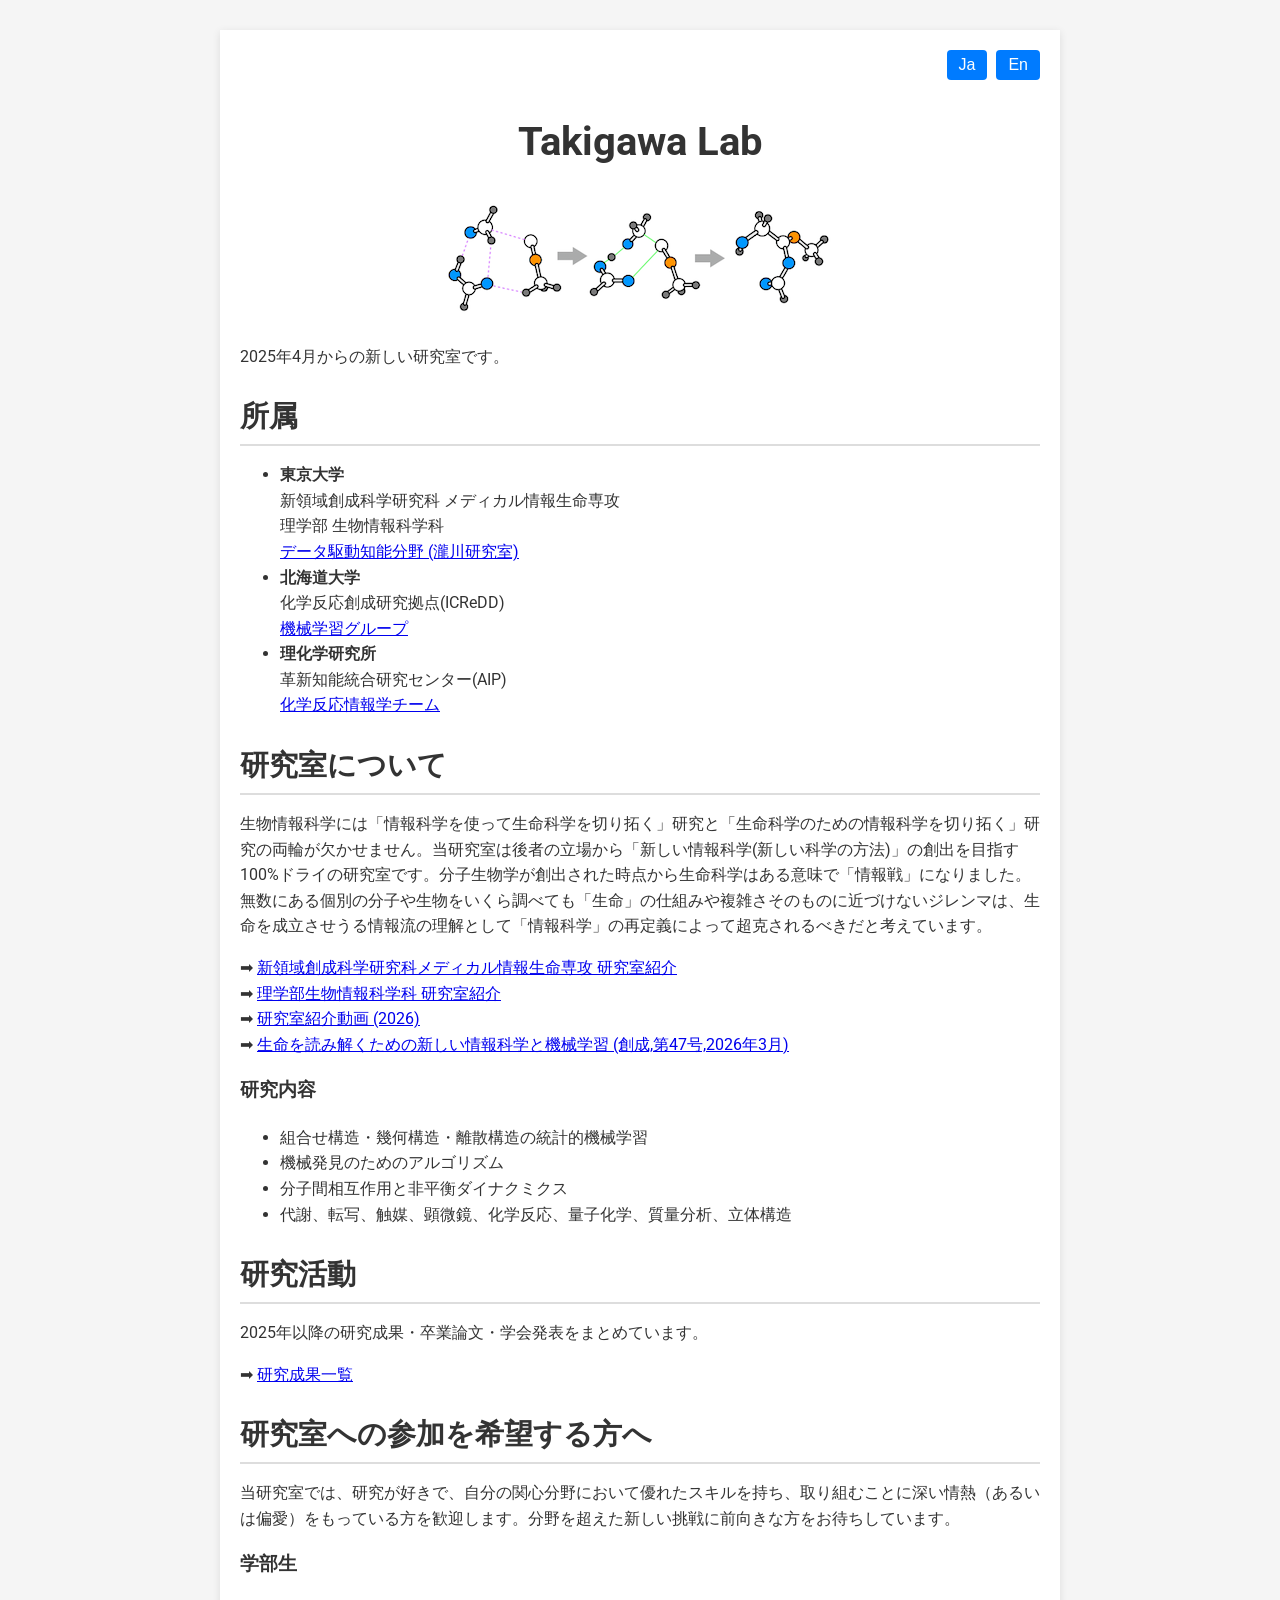
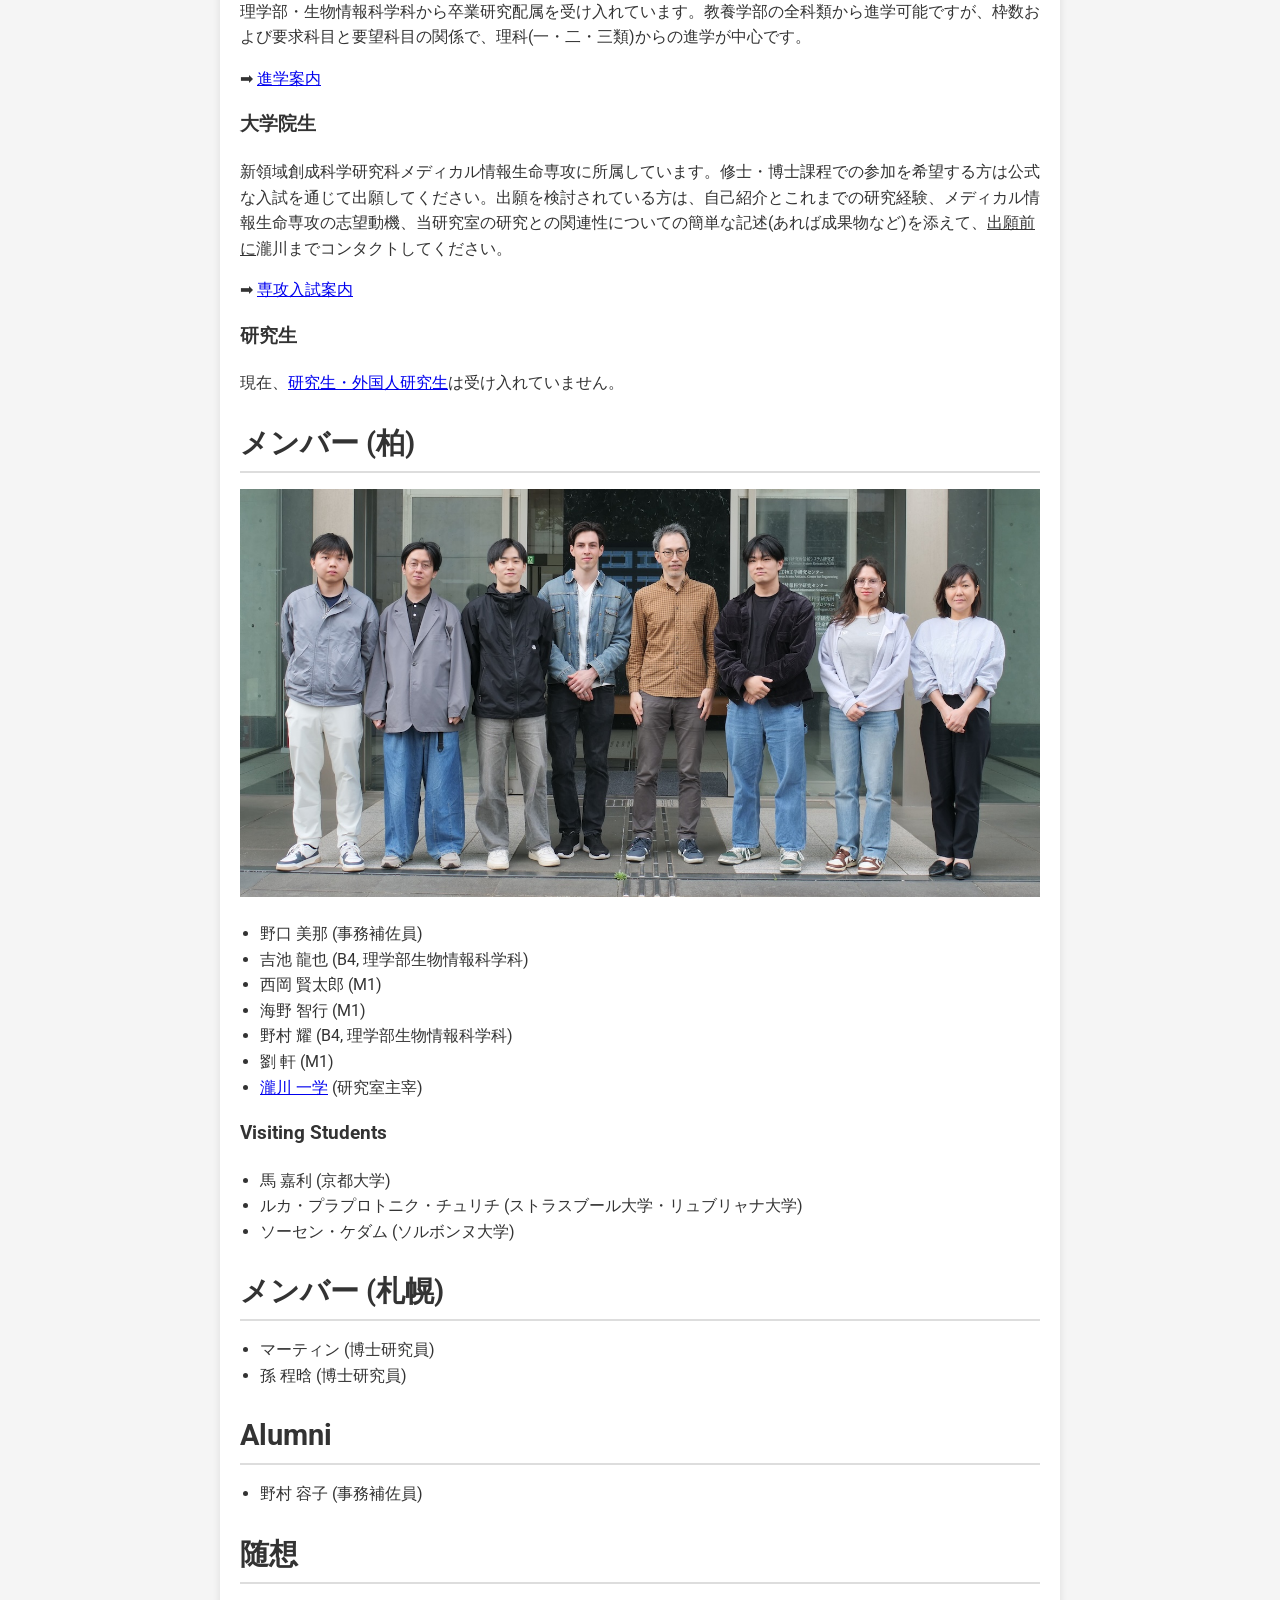
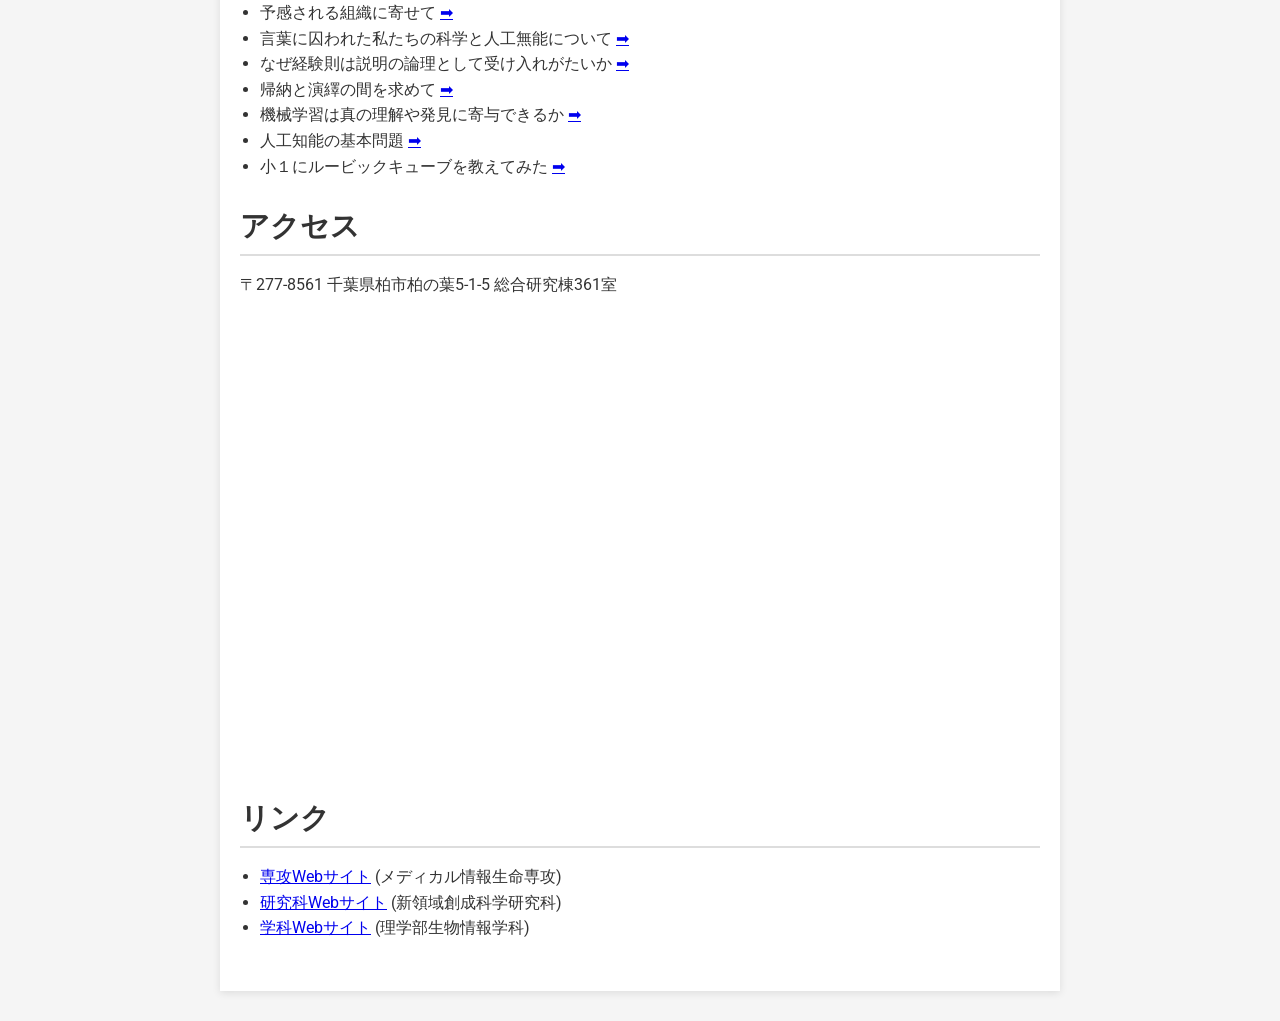
==== commit c5d91f01: "update" ====
--- a/index.html
+++ b/index.html
@@ -300,6 +300,7 @@
           <p>In the transdisciplinary domain where life science and information science intersect, two complementary approaches are essential: one that uses information science to advance life science, and another that advances information science for the sake of life science. Our laboratory is firmly rooted in the latter. We are a 100% dry lab dedicated to developing a new kind of information science—as a new way of doing science. Since the advent of molecular biology, life science has—in many ways—become a race to master information. No matter how extensively we study individual molecules or organisms, we face a dilemma: we cannot fully grasp the mechanisms or inherent complexity of life itself. We believe that this dilemma must be overcome by redefining information science as the science of understanding the flow of information that enables life to exist.
           </p>
           <p>&#x27a1; <a href="https://www.cbms.k.u-tokyo.ac.jp/en/labs/takigawa/">Lab Introduction at CBMS</a></p>
+          <p>&#x27a1; <a href="https://www.k.u-tokyo.ac.jp/en/gsfs/sosei/vol47/p10.html">New Information Science and Machine Learning for Deciphering Life</a> (SOSEI vol.47, 2026)</p>
           <h3>Research Topics</h3>
           <ul>
             <li>Statistical machine learning for combinatorial/geometric/discrete structures</li>
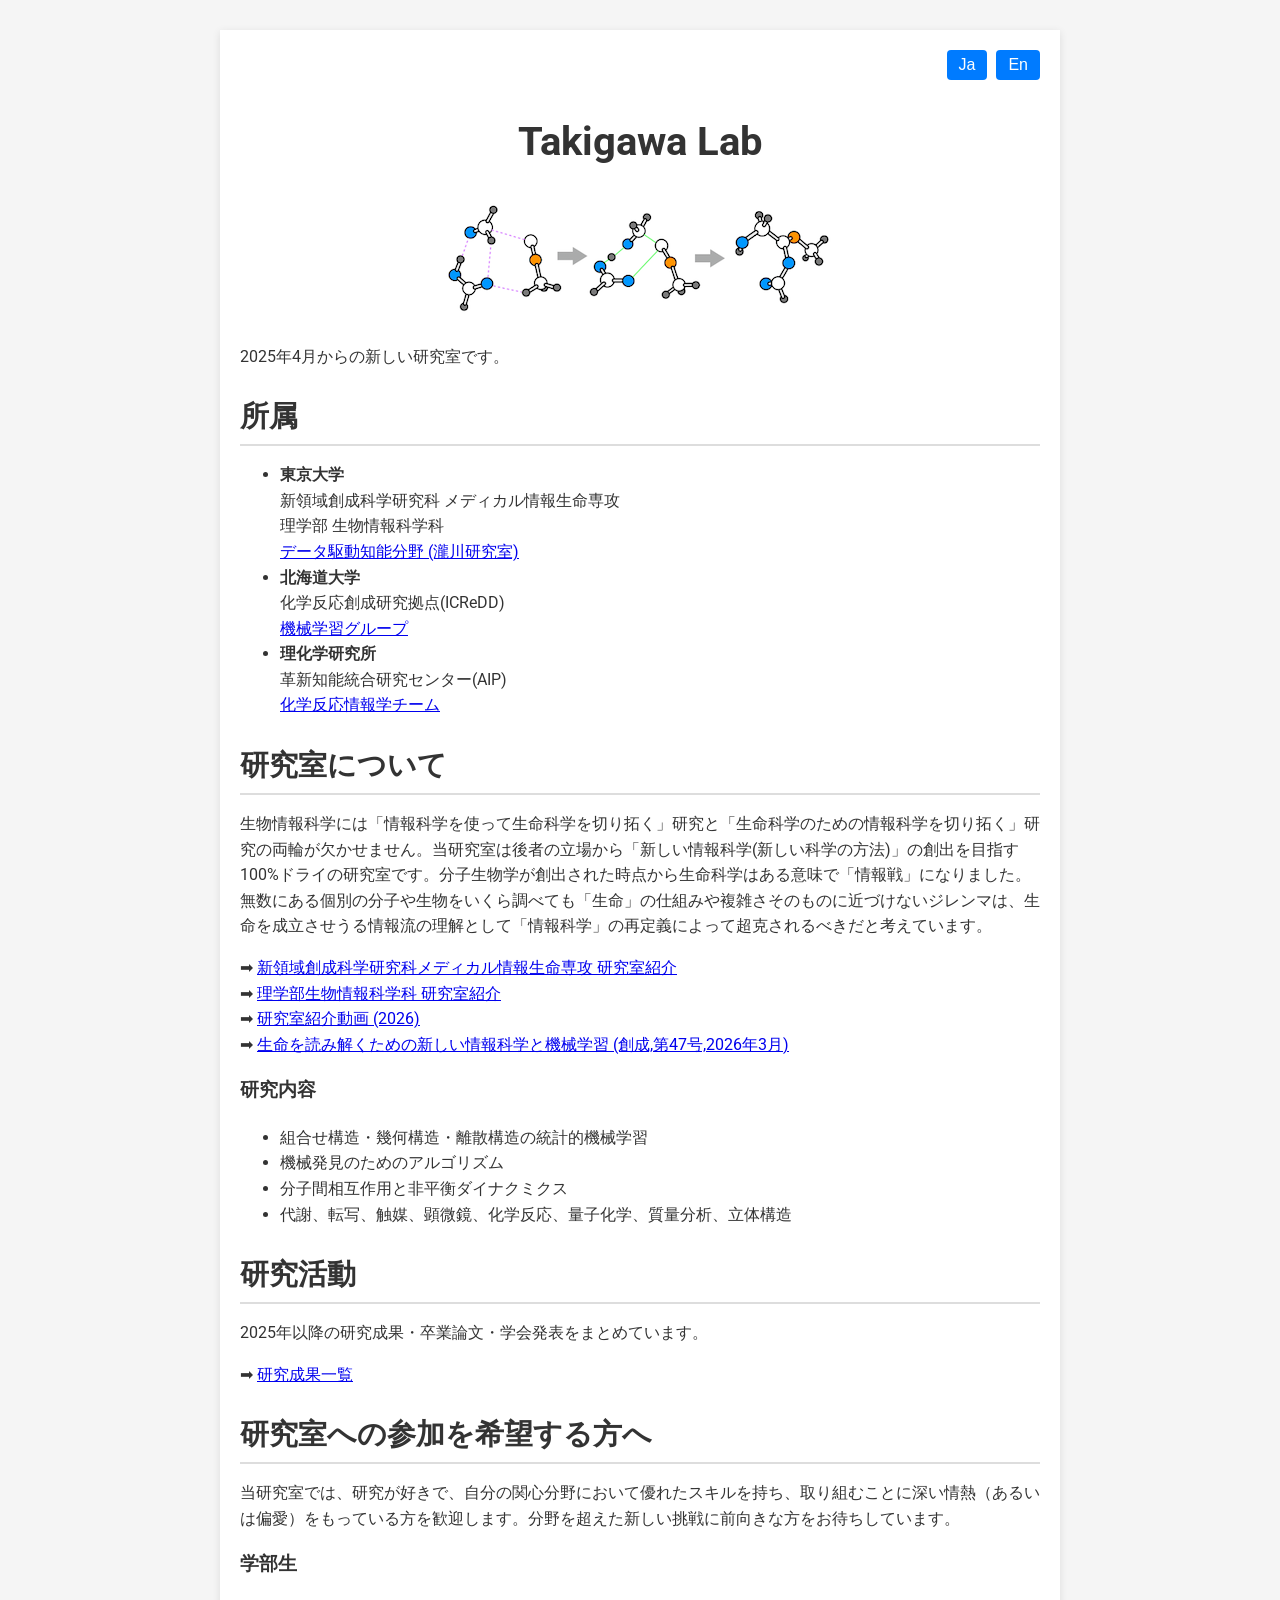
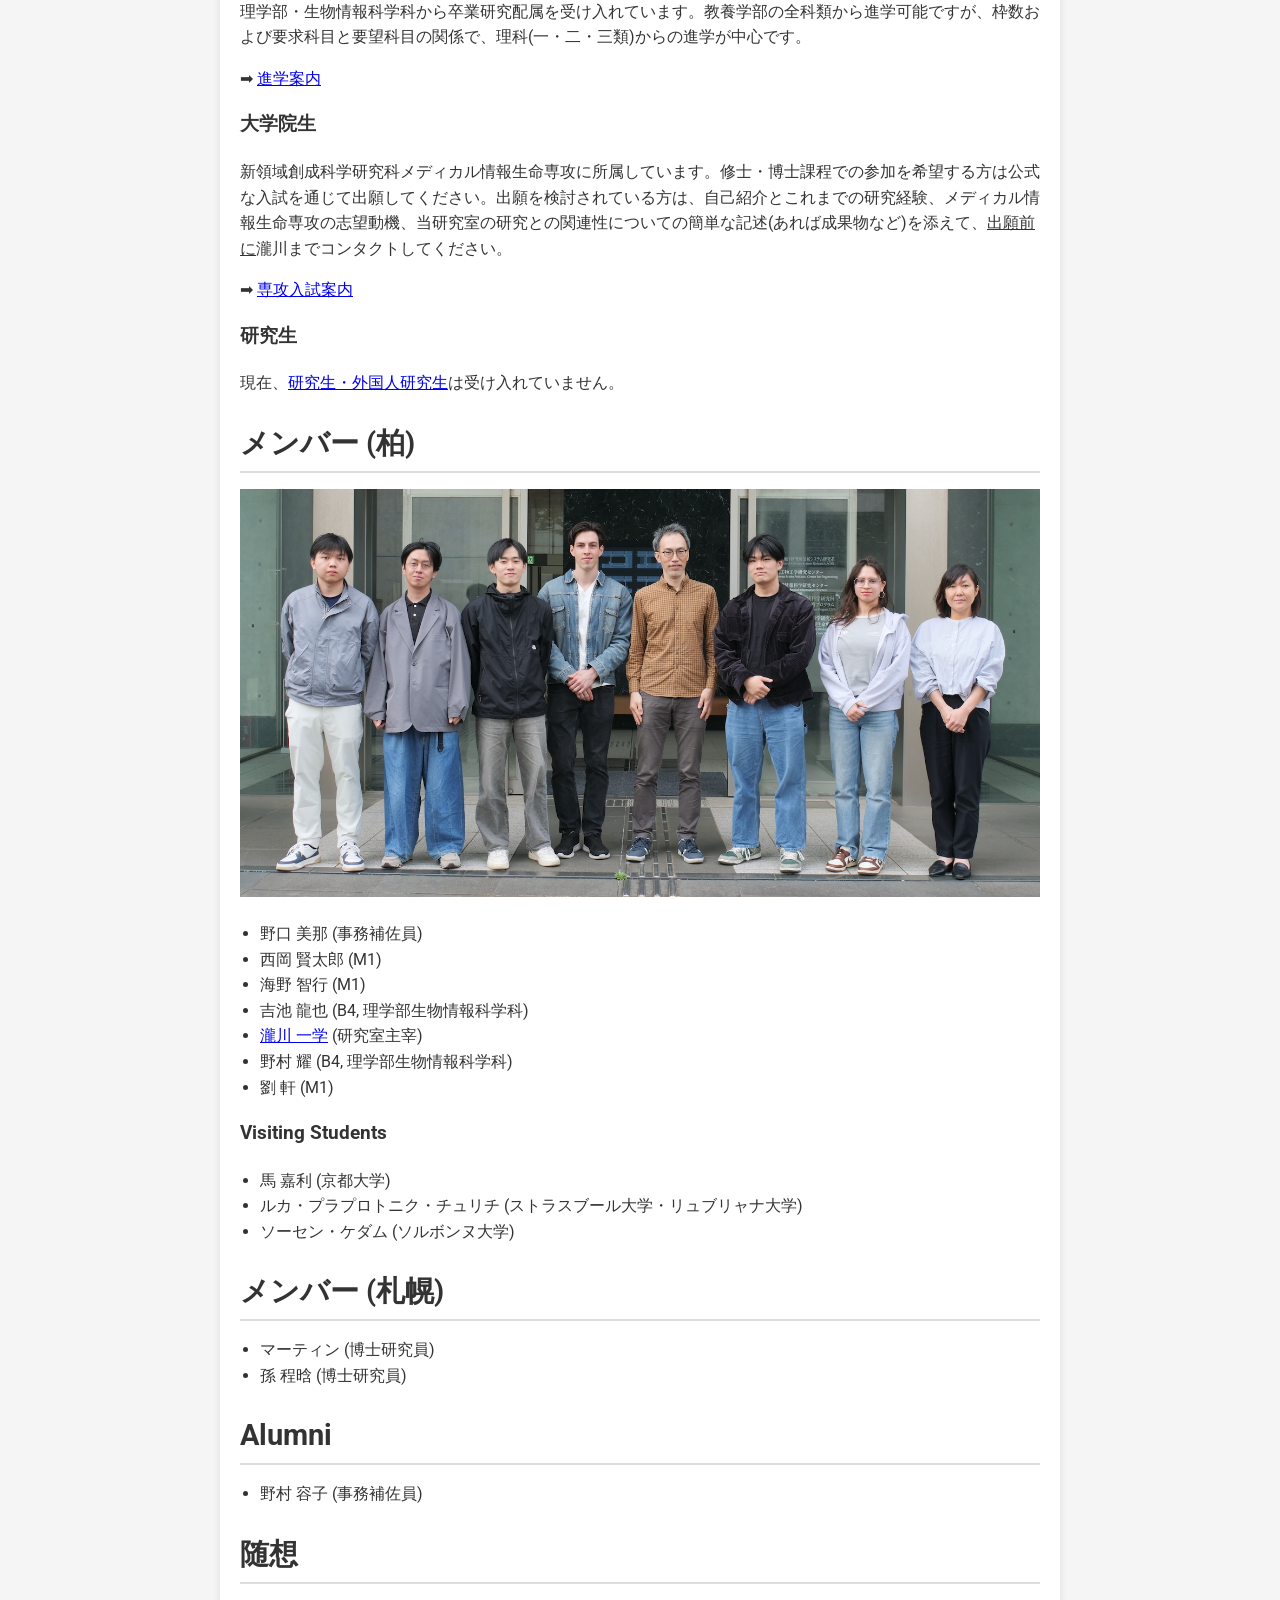
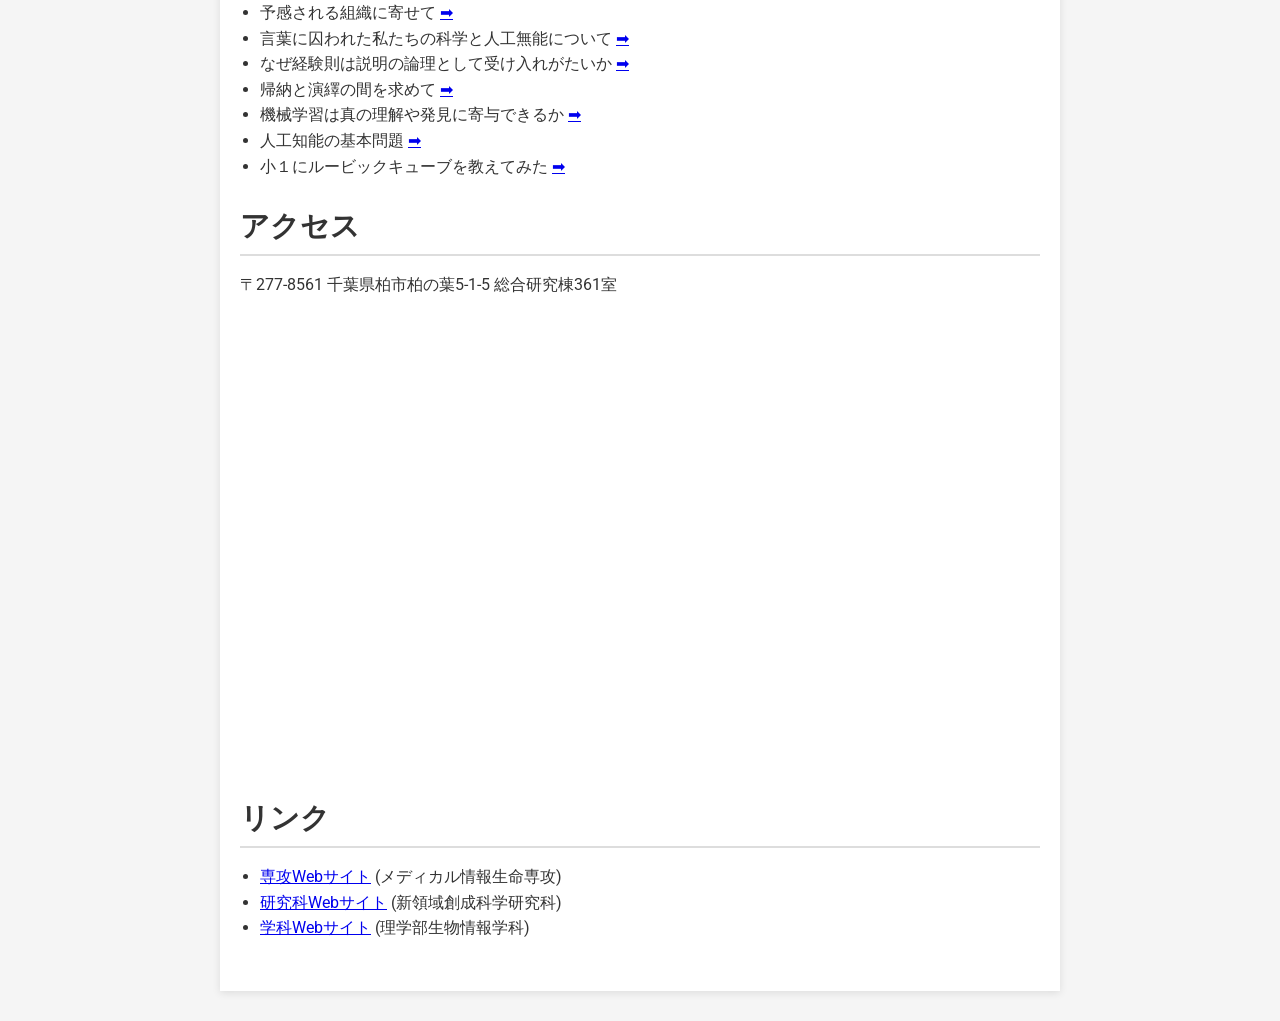
==== commit 81cce5f4: "update" ====
--- a/index.html
+++ b/index.html
@@ -299,8 +299,8 @@
           <h2>About the Lab</h2>
           <p>In the transdisciplinary domain where life science and information science intersect, two complementary approaches are essential: one that uses information science to advance life science, and another that advances information science for the sake of life science. Our laboratory is firmly rooted in the latter. We are a 100% dry lab dedicated to developing a new kind of information science—as a new way of doing science. Since the advent of molecular biology, life science has—in many ways—become a race to master information. No matter how extensively we study individual molecules or organisms, we face a dilemma: we cannot fully grasp the mechanisms or inherent complexity of life itself. We believe that this dilemma must be overcome by redefining information science as the science of understanding the flow of information that enables life to exist.
           </p>
-          <p>&#x27a1; <a href="https://www.cbms.k.u-tokyo.ac.jp/en/labs/takigawa/">Lab Introduction at CBMS</a></p>
-          <p>&#x27a1; <a href="https://www.k.u-tokyo.ac.jp/en/gsfs/sosei/vol47/p10.html">New Information Science and Machine Learning for Deciphering Life</a> (SOSEI vol.47, 2026)</p>
+          <p>&#x27a1; <a href="https://www.cbms.k.u-tokyo.ac.jp/en/labs/takigawa/">Lab Introduction at CBMS</a><br />
+          &#x27a1; <a href="https://www.k.u-tokyo.ac.jp/en/gsfs/sosei/vol47/p10.html">New Information Science and Machine Learning for Deciphering Life</a> (SOSEI vol.47, 2026)</p>
           <h3>Research Topics</h3>
           <ul>
             <li>Statistical machine learning for combinatorial/geometric/discrete structures</li>
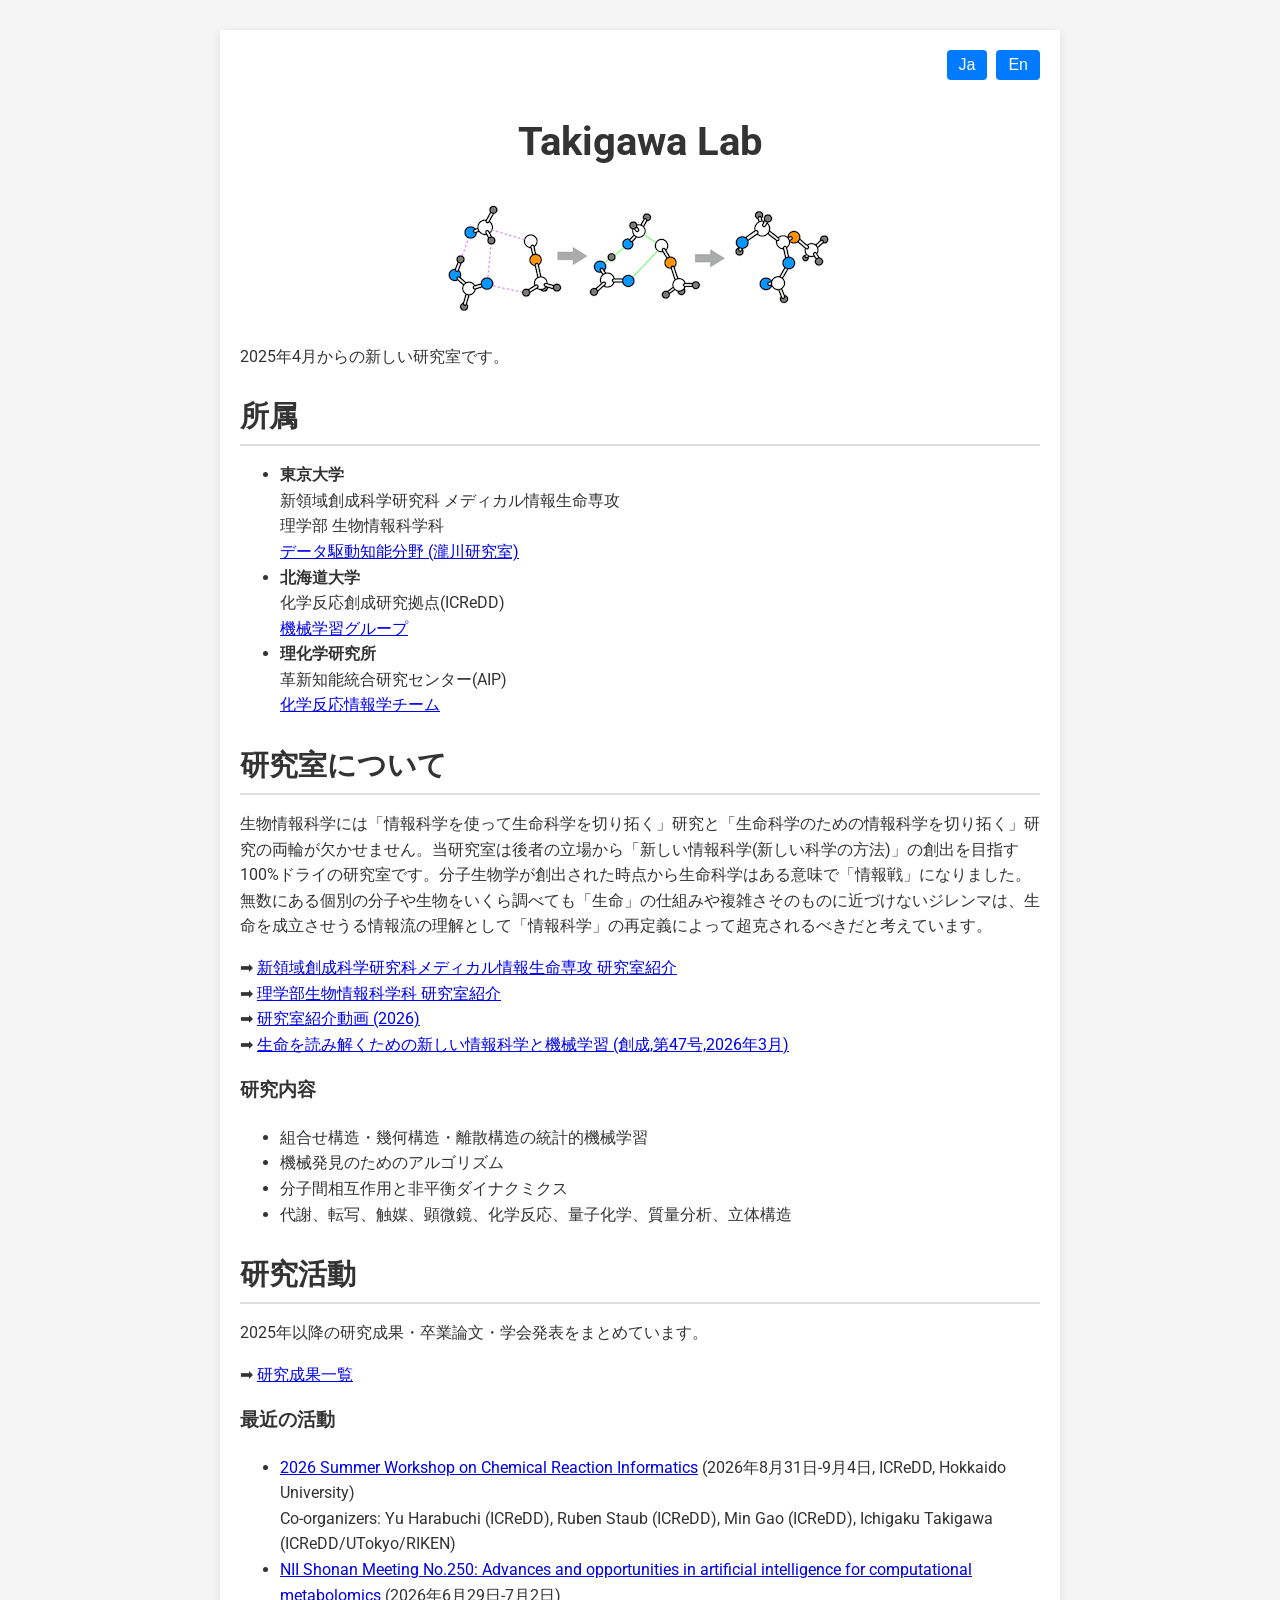
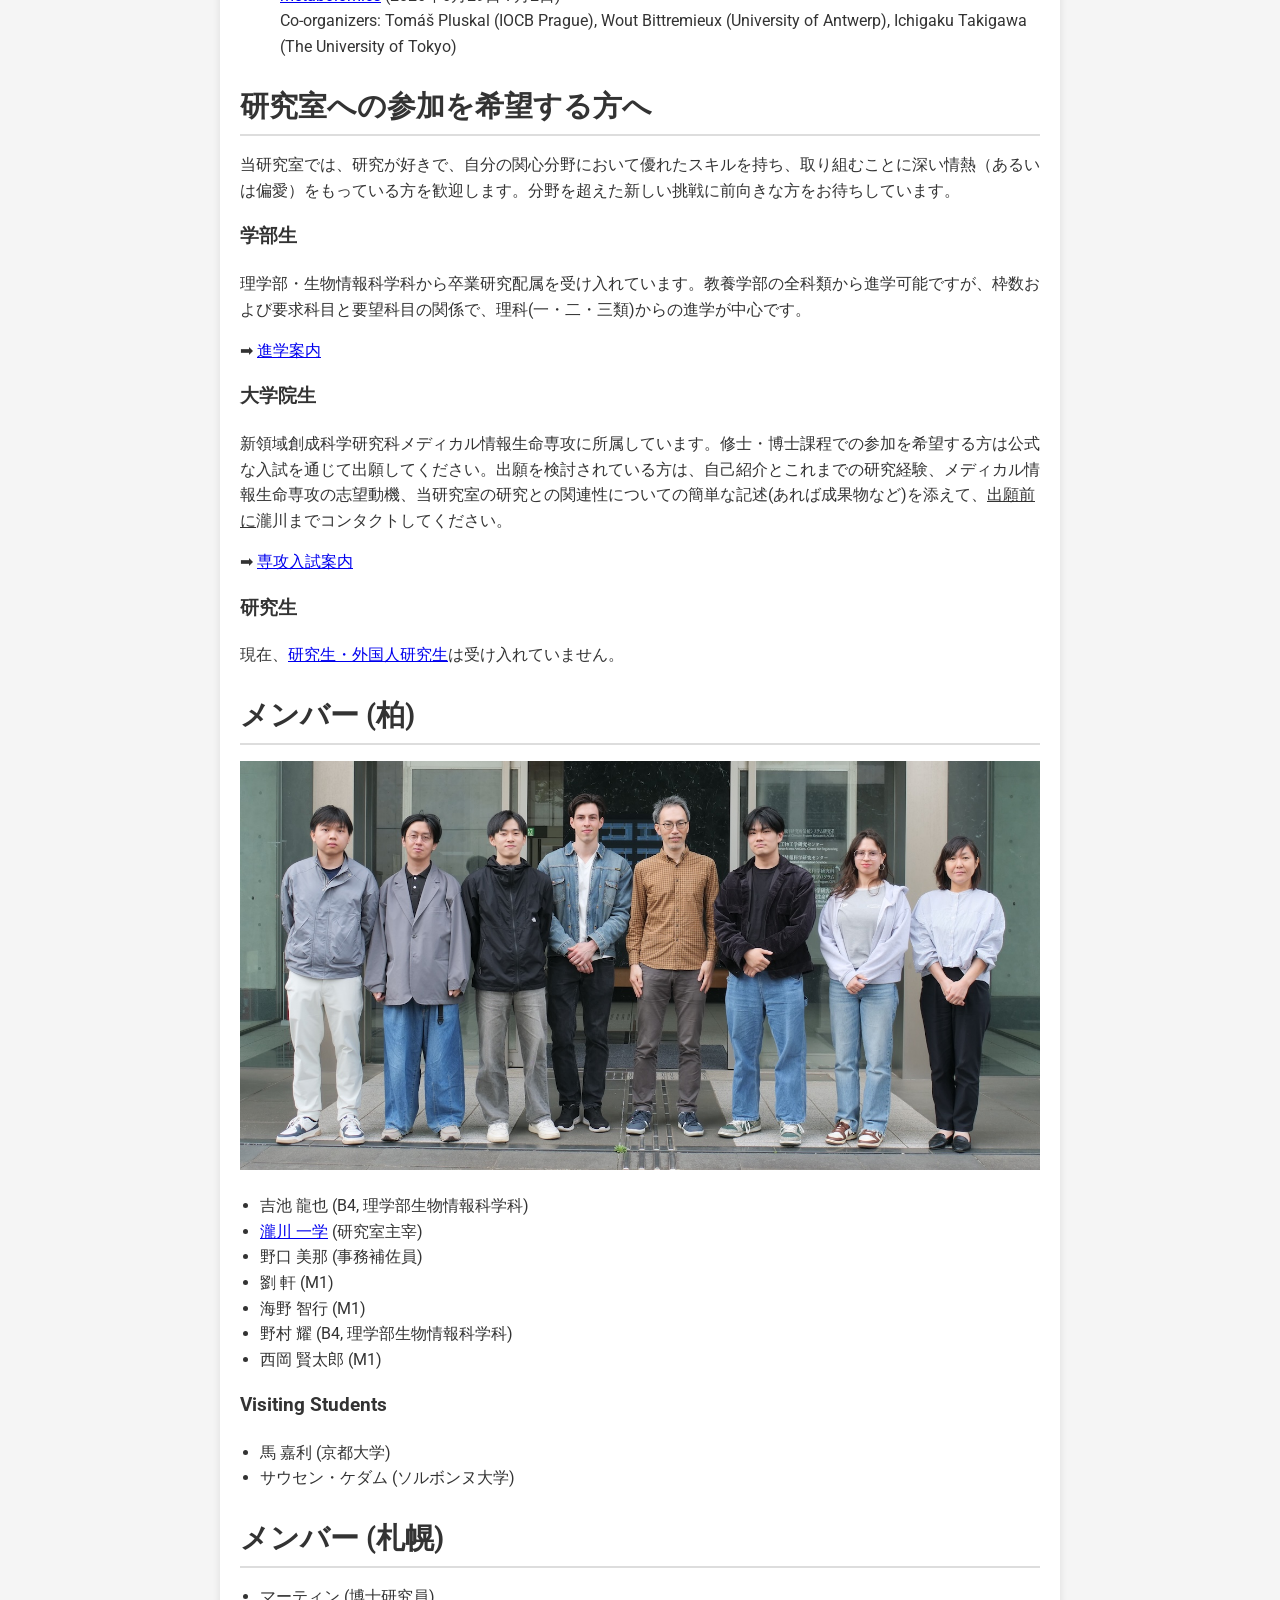
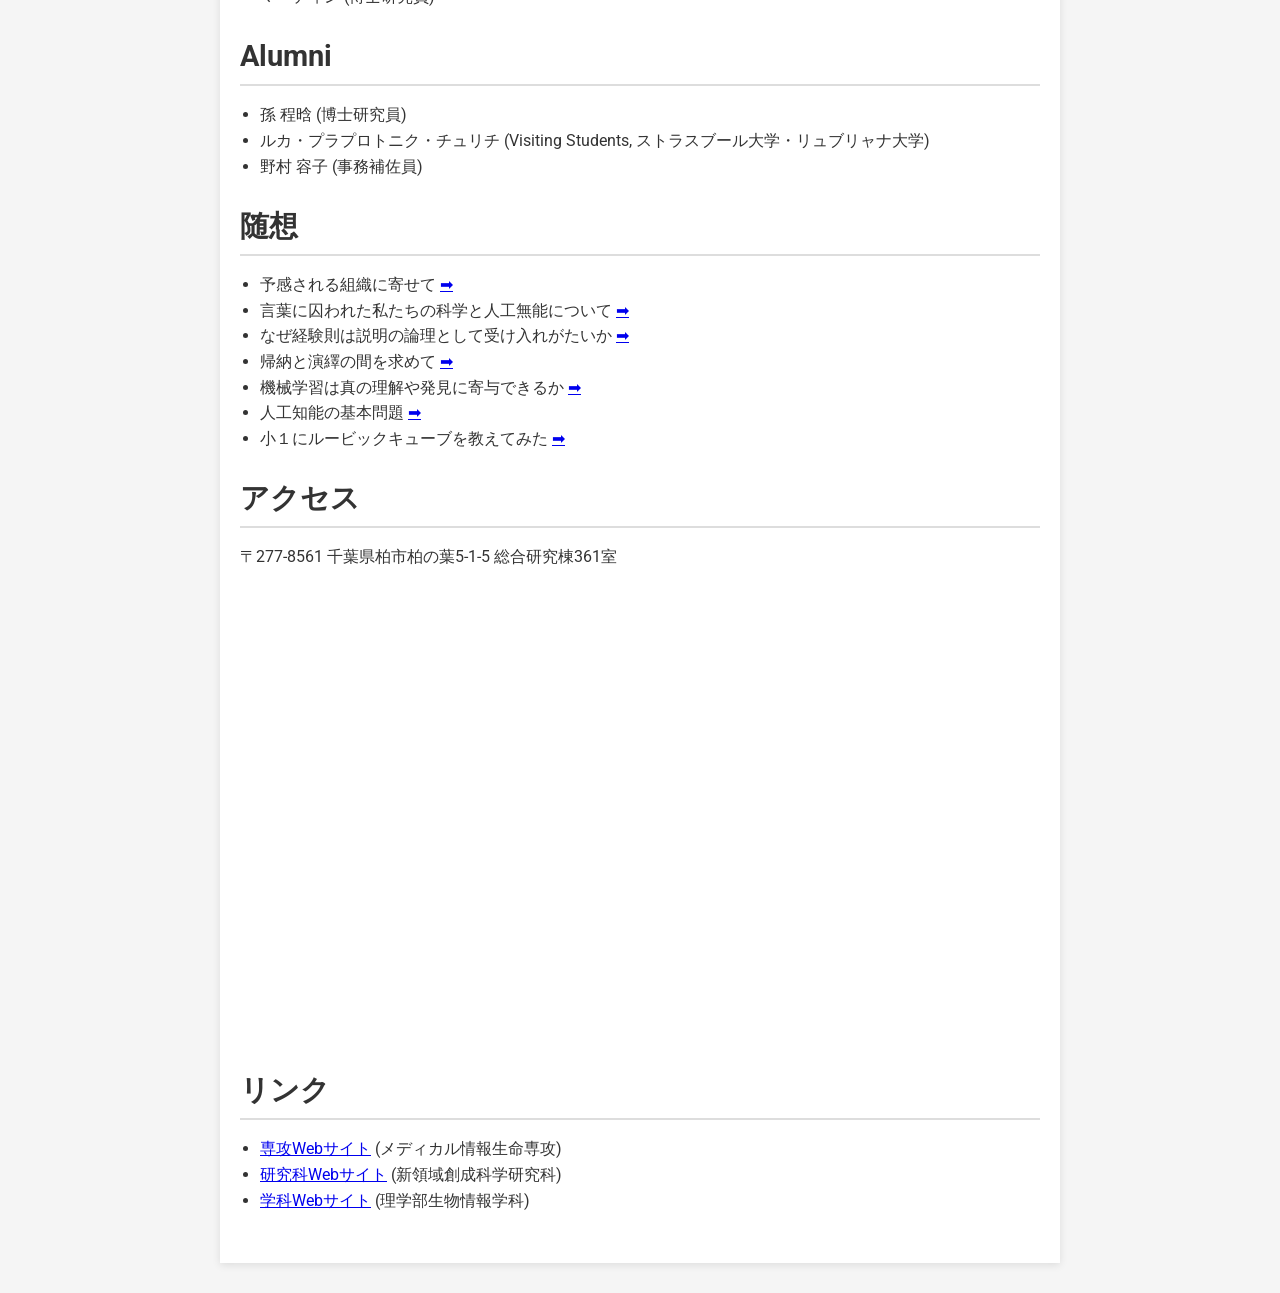
==== commit add74d55: "update" ====
--- a/index.html
+++ b/index.html
@@ -204,6 +204,13 @@
           <p>
           &#x27a1; <a href="research.html">研究成果一覧</a>
           </p>
+          <h3>最近の活動</h3>
+          <ul>
+            <li><a href="summer2026_sapporo/" target="_blank">2026 Summer Workshop on Chemical Reaction Informatics</a> (2026年8月31日-9月4日, ICReDD, Hokkaido University)<br>
+              Co-organizers: Yu Harabuchi (ICReDD), Ruben Staub (ICReDD), Min Gao (ICReDD), Ichigaku Takigawa (ICReDD/UTokyo/RIKEN)</li>
+            <li><a href="https://shonan.nii.ac.jp/seminars/250/" target="_blank">NII Shonan Meeting No.250: Advances and opportunities in artificial intelligence for computational metabolomics</a> (2026年6月29日-7月2日)<br>
+              Co-organizers: Tomáš Pluskal (IOCB Prague), Wout Bittremieux (University of Antwerp), Ichigaku Takigawa (The University of Tokyo)</li>
+          </ul>
 
           <h2>研究室への参加を希望する方へ</h2>
           <p>当研究室では、研究が好きで、自分の関心分野において優れたスキルを持ち、取り組むことに深い情熱（あるいは偏愛）をもっている方を歓迎します。分野を超えた新しい挑戦に前向きな方をお待ちしています。</p>
@@ -238,16 +245,16 @@
             <h3>Visiting Students</h3>
             <ul class="random-list">
               <li>馬 嘉利 (京都大学)</li>
-              <li>ルカ・プラプロトニク・チュリチ (ストラスブール大学・リュブリャナ大学)</li>
-              <li>ソーセン・ケダム (ソルボンヌ大学)</li>
+              <li>サウセン・ケダム (ソルボンヌ大学)</li>
             </ul>
             <h2>メンバー (札幌)</h2>
             <ul class="random-list">
               <li>マーティン (博士研究員)</li>
+            </ul>
+            <h2>Alumni</h2>
+            <ul>
               <li>孫 程晗 (博士研究員)</li>
-            </ul>
-            <h2>Alumni</h2>
-            <ul>
+              <li>ルカ・プラプロトニク・チュリチ (Visiting Students, ストラスブール大学・リュブリャナ大学)</li>
               <li>野村 容子 (事務補佐員)</li>
             </ul>
           </div>
@@ -311,6 +318,13 @@
           <h2>Research</h2>
           <p>A separate page lists research outputs from 2025 onward, including publications, theses, and talks.</p>
           <p>&#x27a1; <a href="research.html">Research Outputs</a></p>
+          <h3>Recent Activities</h3>
+          <ul>
+            <li><a href="summer2026_sapporo/" target="_blank">2026 Summer Workshop on Chemical Reaction Informatics</a> (August 31-September 4, 2026, ICReDD, Hokkaido University)<br>
+              Co-organizers: Yu Harabuchi (ICReDD), Ruben Staub (ICReDD), Min Gao (ICReDD), Ichigaku Takigawa (ICReDD/UTokyo/RIKEN)</li>
+            <li><a href="https://shonan.nii.ac.jp/seminars/250/" target="_blank">NII Shonan Meeting No.250: Advances and opportunities in artificial intelligence for computational metabolomics</a> (June 29-July 2, 2026)<br>
+              Co-organizers: Tomáš Pluskal (IOCB Prague), Wout Bittremieux (University of Antwerp), Ichigaku Takigawa (The University of Tokyo)</li>
+          </ul>
           <div class="topics">
             <h2>Join Us</h2>
             <h3>Degree-seeking students (Regular students)</h3>
@@ -349,17 +363,17 @@
             <h3>Visiting Students</h3>
             <ul class="random-list">
               <li>Jiali Ma (Kyoto University)</li>
-              <li>Luka Praprotnik Čurič (The University of Strasbourg &amp; The University of Ljubljana)</li>
               <li>Sawsen Keddam (Sorbonne University)</li>
 
             </ul>
             <h2>People (Sapporo)</h2>
             <ul>
               <li>Martin (Postdoctoral Fellows)</li>
+            </ul>
+            <h2>Alumni</h2>
+            <ul>
               <li>Chenghan Sun (Postdoctoral Fellows)</li>
-            </ul>
-            <h2>Alumni</h2>
-            <ul>
+              <li>Luka Praprotnik Čurič (Visiting Students, The University of Strasbourg &amp; The University of Ljubljana)</li>
               <li>Yoko Nomura (Lab Admin Assistant)</li>
             </ul>
           </div>
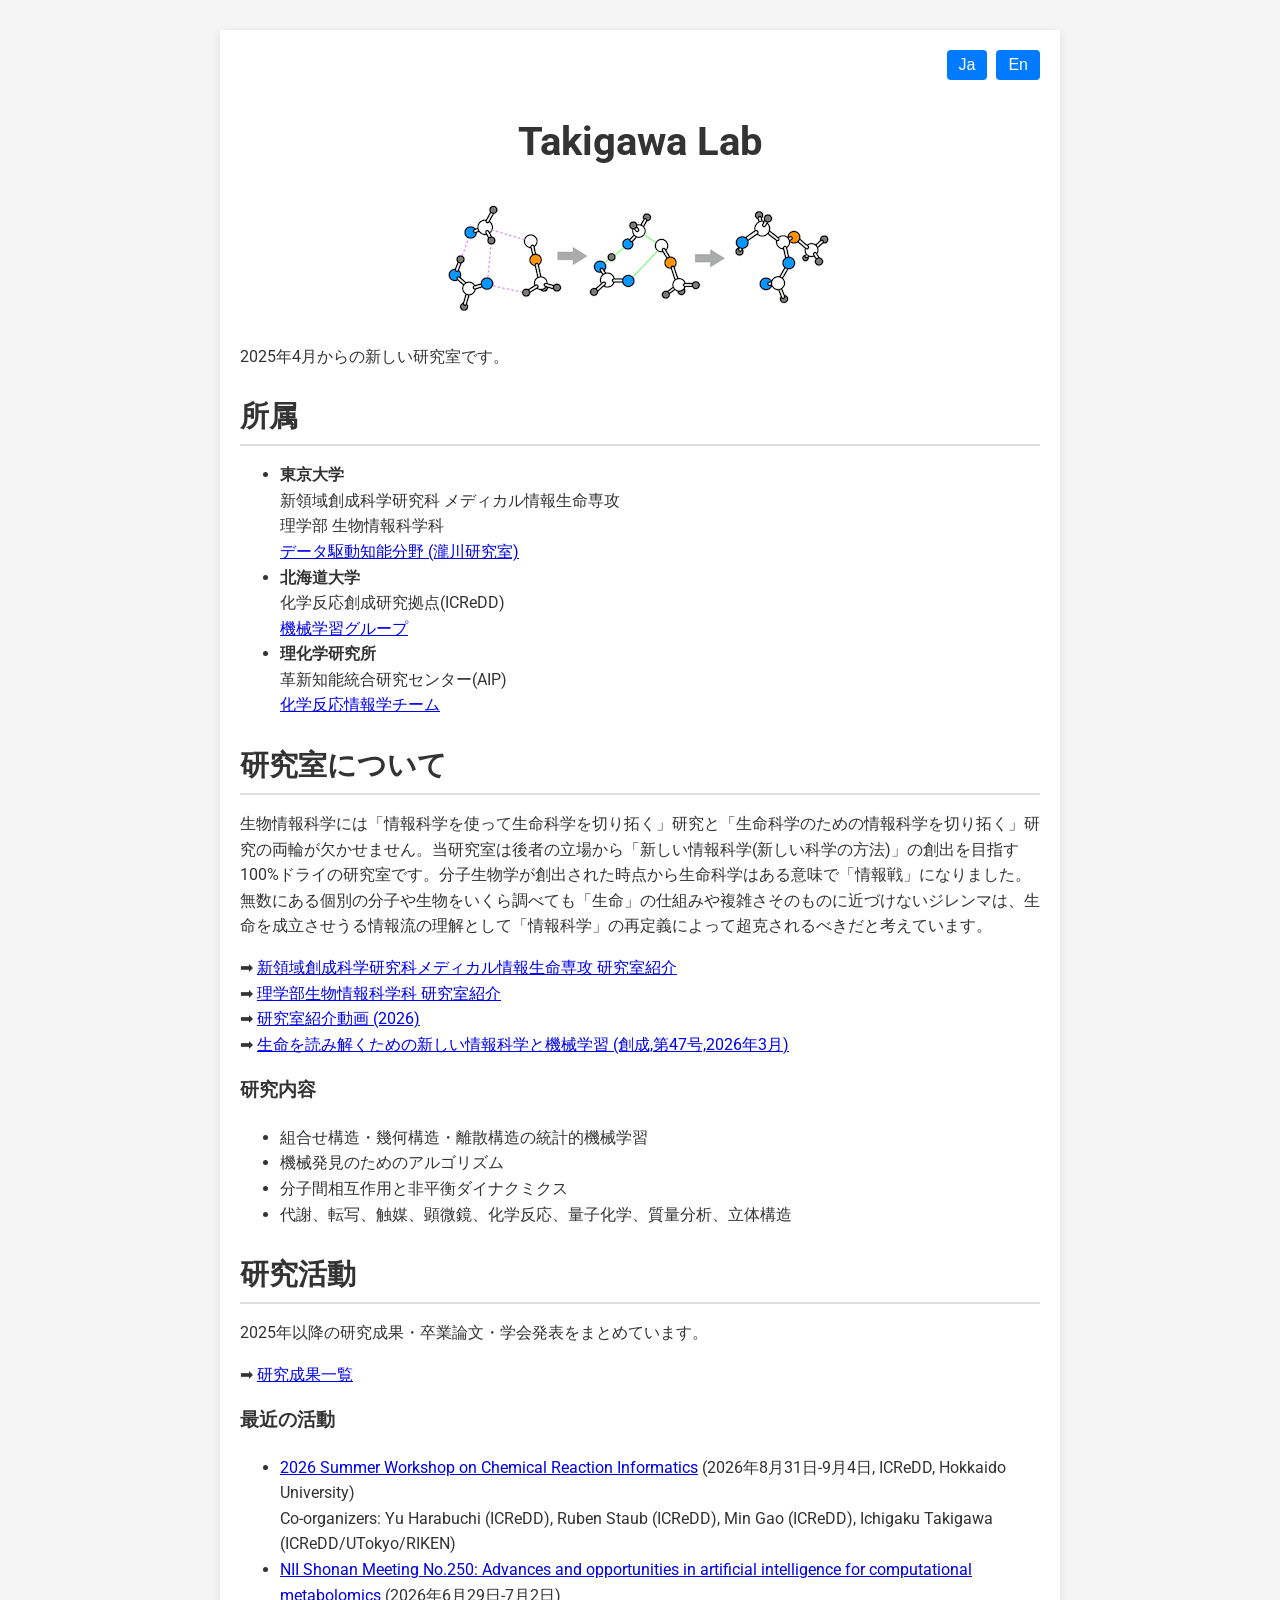
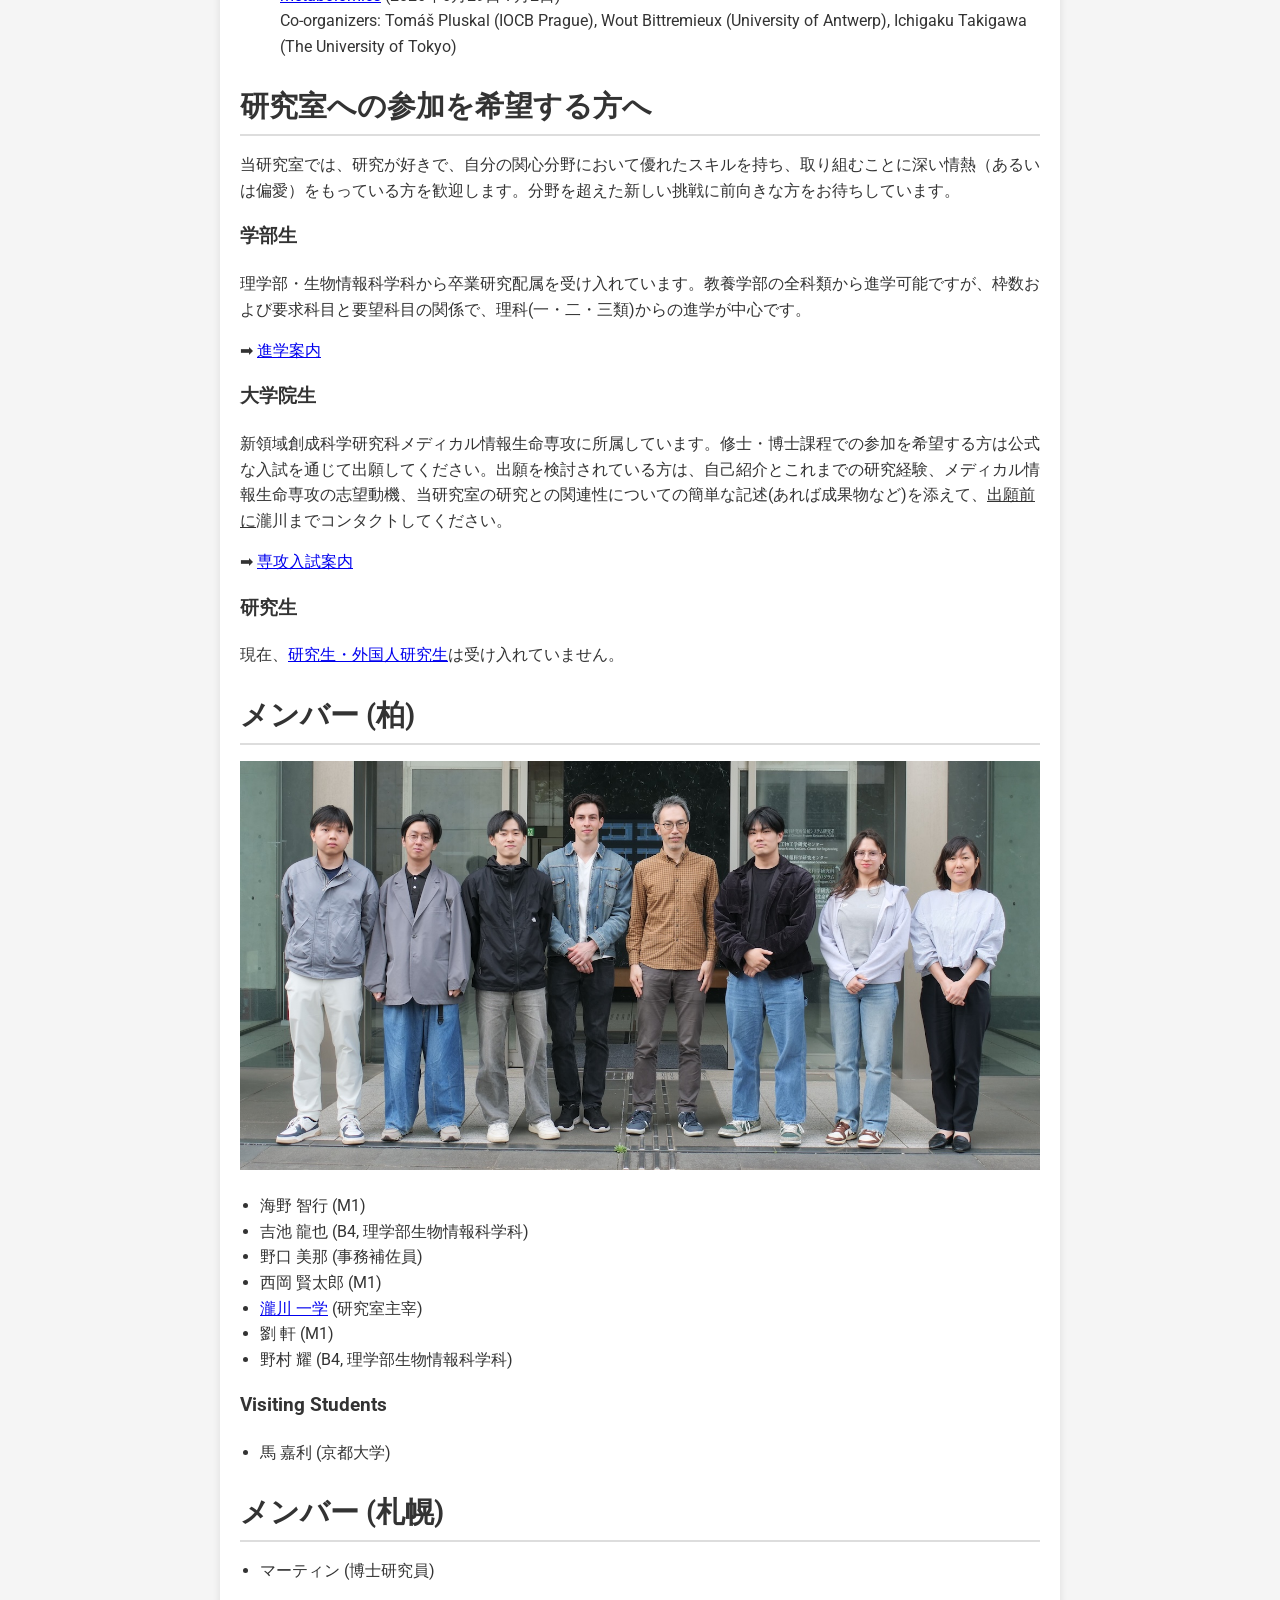
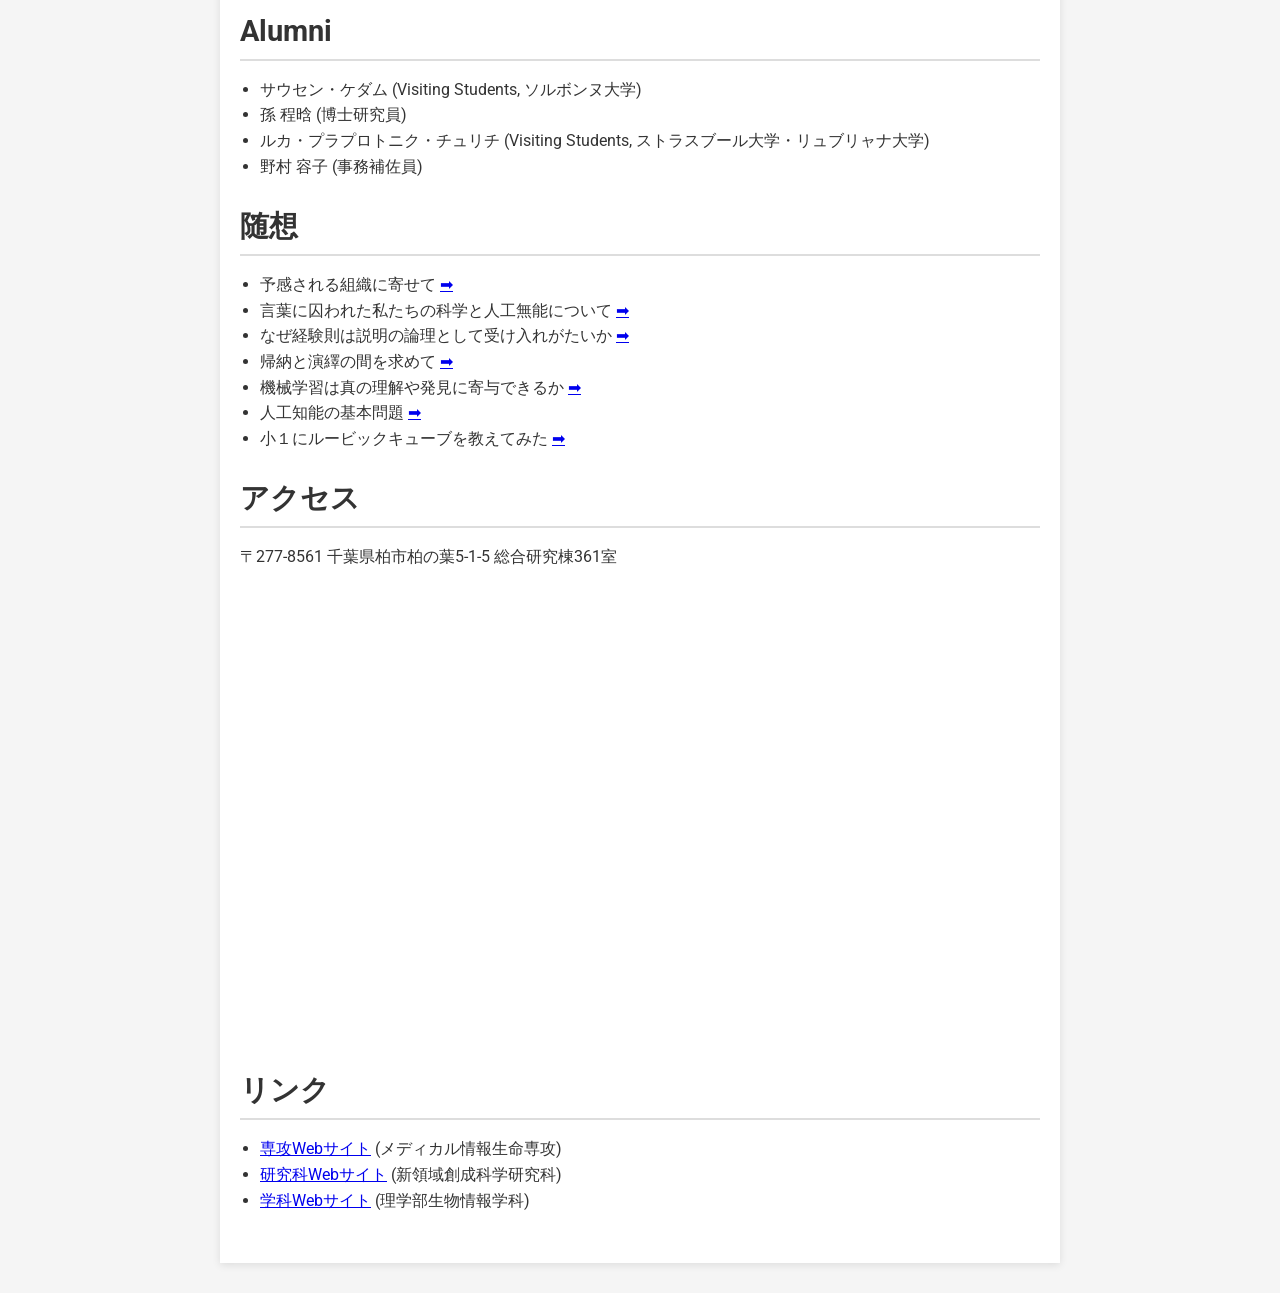
==== commit 0cf7261f: "Move Sawsen Keddam to alumni in Japanese and English" ====
--- a/index.html
+++ b/index.html
@@ -245,7 +245,6 @@
             <h3>Visiting Students</h3>
             <ul class="random-list">
               <li>馬 嘉利 (京都大学)</li>
-              <li>サウセン・ケダム (ソルボンヌ大学)</li>
             </ul>
             <h2>メンバー (札幌)</h2>
             <ul class="random-list">
@@ -253,6 +252,7 @@
             </ul>
             <h2>Alumni</h2>
             <ul>
+              <li>サウセン・ケダム (Visiting Students, ソルボンヌ大学)</li>
               <li>孫 程晗 (博士研究員)</li>
               <li>ルカ・プラプロトニク・チュリチ (Visiting Students, ストラスブール大学・リュブリャナ大学)</li>
               <li>野村 容子 (事務補佐員)</li>
@@ -363,8 +363,6 @@
             <h3>Visiting Students</h3>
             <ul class="random-list">
               <li>Jiali Ma (Kyoto University)</li>
-              <li>Sawsen Keddam (Sorbonne University)</li>
-
             </ul>
             <h2>People (Sapporo)</h2>
             <ul>
@@ -372,6 +370,7 @@
             </ul>
             <h2>Alumni</h2>
             <ul>
+              <li>Sawsen Keddam (Visiting Students, Sorbonne University)</li>
               <li>Chenghan Sun (Postdoctoral Fellows)</li>
               <li>Luka Praprotnik Čurič (Visiting Students, The University of Strasbourg &amp; The University of Ljubljana)</li>
               <li>Yoko Nomura (Lab Admin Assistant)</li>
